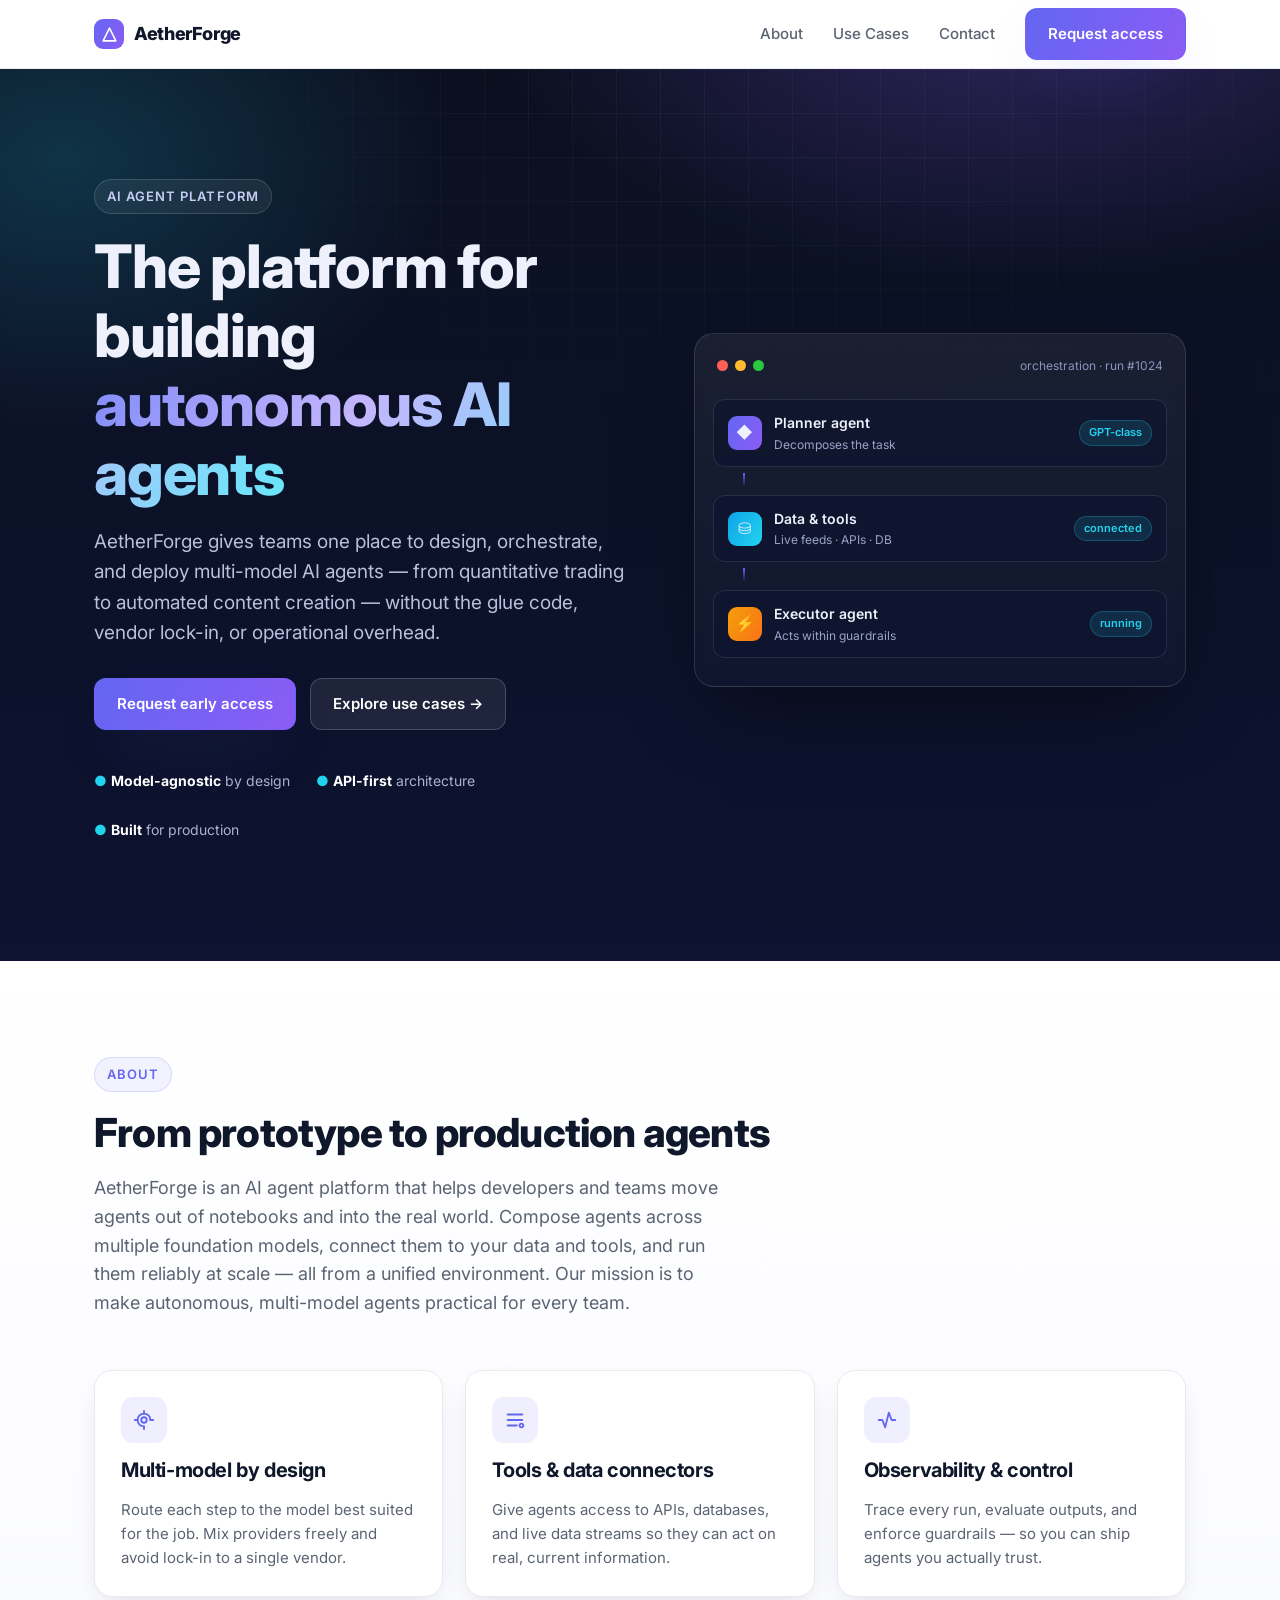
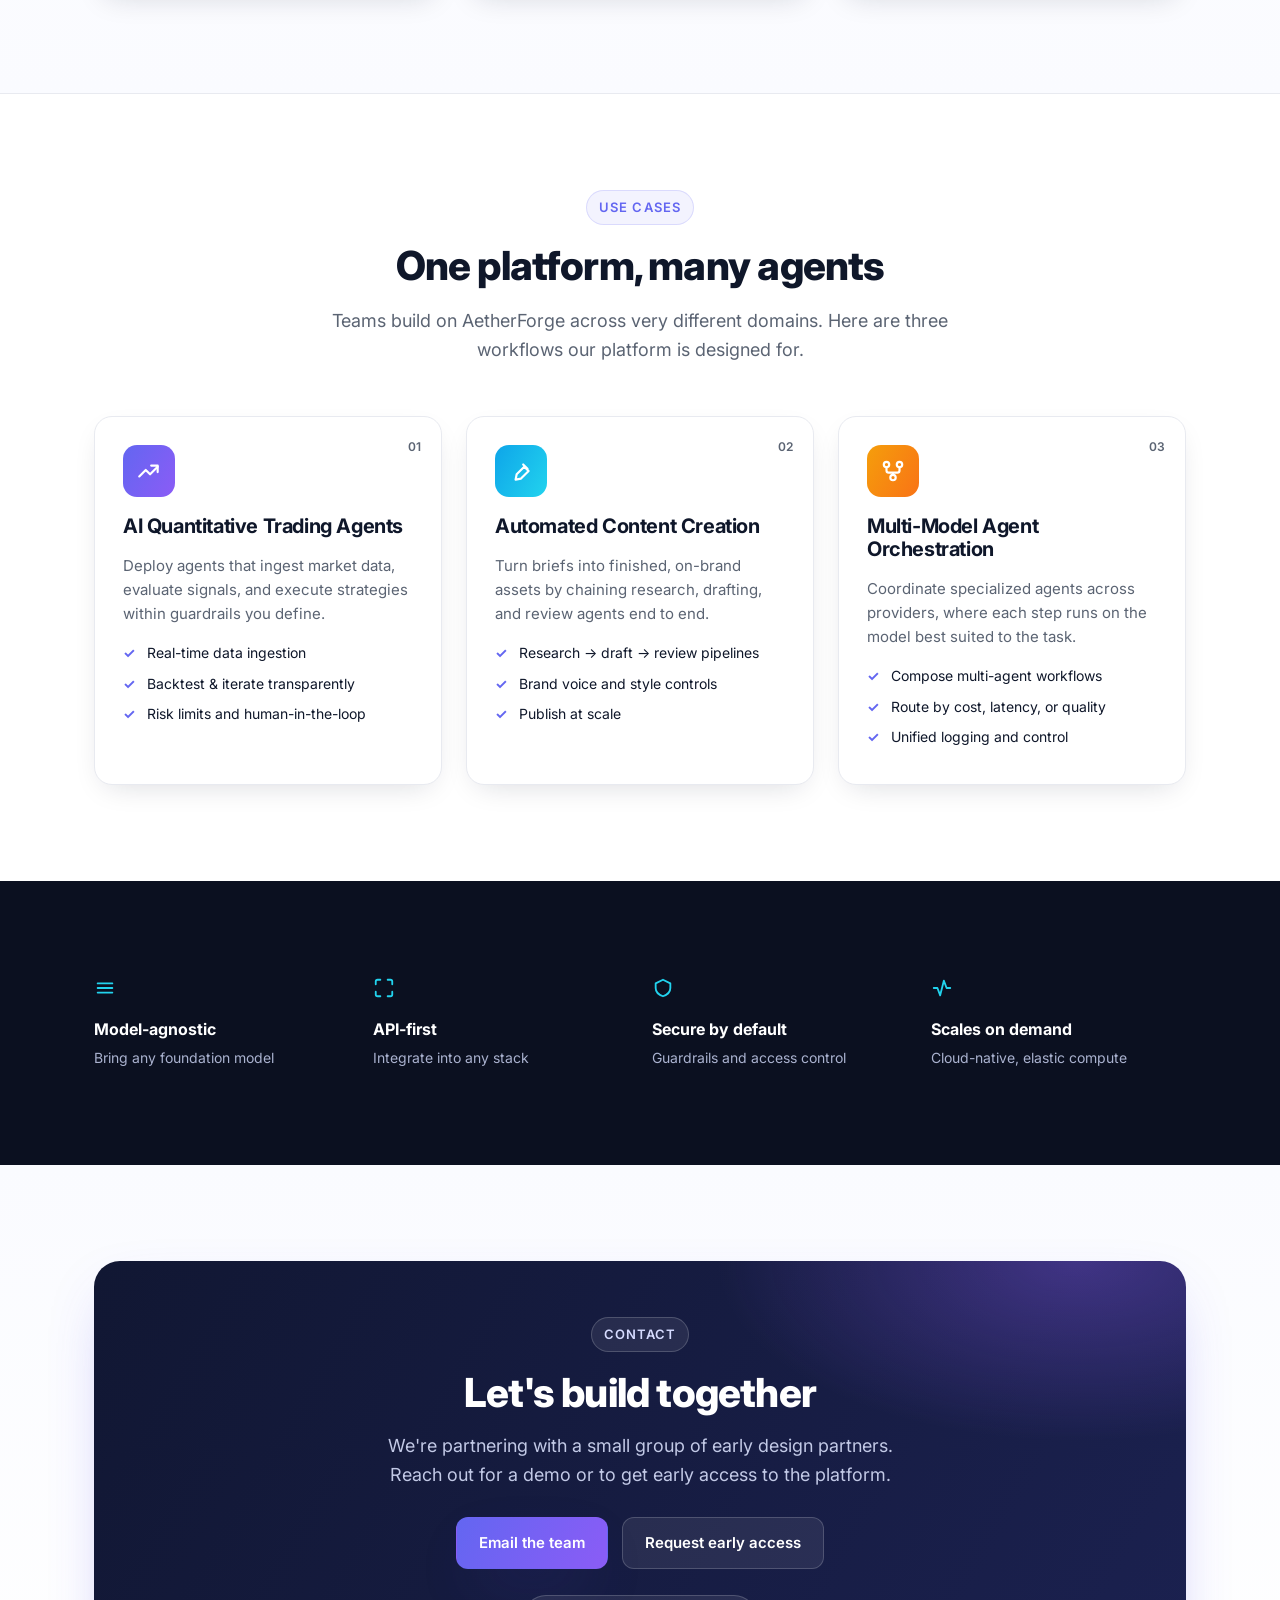
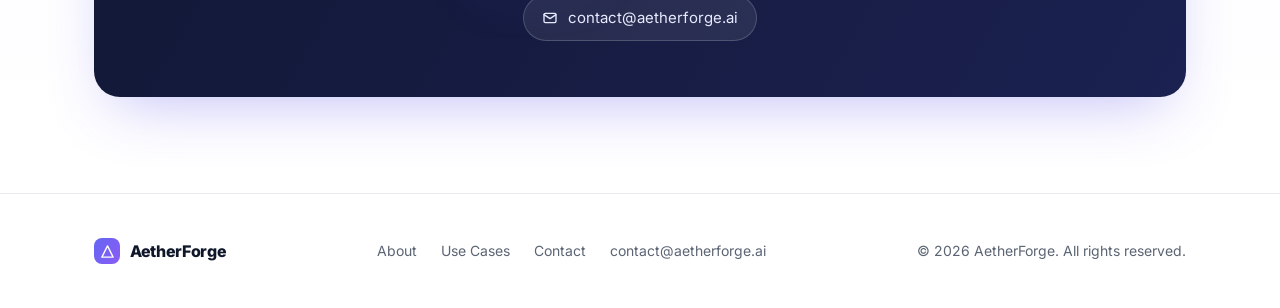
==== index.html @ b87f6e92 "Initial commit: AetherForge landing page Co-Authored-By: Claude Opus 4.8 <noreply@anthropic.com>" ====
<!DOCTYPE html>
<html lang="en">
<head>
  <meta charset="UTF-8" />
  <meta name="viewport" content="width=device-width, initial-scale=1.0" />
  <title>AetherForge — The platform for building autonomous AI agents</title>
  <meta name="description" content="AetherForge is an AI agent platform to design, orchestrate, and deploy multi-model AI agents — from quantitative trading to automated content creation." />
  <meta name="theme-color" content="#0b1020" />

  <!-- Open Graph -->
  <meta property="og:title" content="AetherForge — Build autonomous AI agents" />
  <meta property="og:description" content="Design, orchestrate, and deploy multi-model AI agents in one platform." />
  <meta property="og:type" content="website" />

  <!-- Inline SVG favicon: no external request, no 404 -->
  <link rel="icon" href="data:image/svg+xml,%3Csvg xmlns='http://www.w3.org/2000/svg' viewBox='0 0 32 32'%3E%3Cdefs%3E%3ClinearGradient id='g' x1='0' y1='0' x2='1' y2='1'%3E%3Cstop offset='0' stop-color='%236366f1'/%3E%3Cstop offset='1' stop-color='%238b5cf6'/%3E%3C/linearGradient%3E%3C/defs%3E%3Crect width='32' height='32' rx='8' fill='url(%23g)'/%3E%3Cpath d='M16 6 L25 24 H7 Z' fill='none' stroke='white' stroke-width='2.4' stroke-linejoin='round'/%3E%3C/svg%3E" />

  <link rel="preconnect" href="https://fonts.googleapis.com" />
  <link rel="preconnect" href="https://fonts.gstatic.com" crossorigin />
  <link href="https://fonts.googleapis.com/css2?family=Inter:wght@400;500;600;700;800&display=swap" rel="stylesheet" />

  <style>
    :root {
      --bg: #ffffff;
      --bg-dark: #0b1020;
      --ink: #0f172a;
      --muted: #5b6473;
      --line: #e8eaf0;
      --brand: #6366f1;
      --brand-2: #8b5cf6;
      --accent: #22d3ee;
      --card: #ffffff;
      --radius: 18px;
      --maxw: 1140px;
      --shadow: 0 10px 30px -12px rgba(15, 23, 42, 0.18);
      --shadow-lg: 0 24px 60px -20px rgba(79, 70, 229, 0.35);
    }

    * { box-sizing: border-box; }
    html { scroll-behavior: smooth; }
    body {
      margin: 0;
      font-family: "Inter", -apple-system, BlinkMacSystemFont, "Segoe UI", Roboto, Helvetica, Arial, sans-serif;
      color: var(--ink);
      background: var(--bg);
      line-height: 1.6;
      -webkit-font-smoothing: antialiased;
    }
    a { color: inherit; text-decoration: none; }
    img { max-width: 100%; display: block; }
    .container { width: 100%; max-width: var(--maxw); margin: 0 auto; padding: 0 24px; }
    section { padding: 96px 0; }
    .eyebrow {
      display: inline-block;
      font-size: 13px;
      font-weight: 600;
      letter-spacing: 0.08em;
      text-transform: uppercase;
      color: var(--brand);
      background: rgba(99, 102, 241, 0.08);
      border: 1px solid rgba(99, 102, 241, 0.18);
      padding: 6px 12px;
      border-radius: 999px;
      margin-bottom: 18px;
    }
    h1, h2, h3 { line-height: 1.15; letter-spacing: -0.02em; margin: 0 0 16px; }
    h2 { font-size: clamp(28px, 4vw, 40px); font-weight: 800; }
    h3 { font-size: 20px; font-weight: 700; }
    p.lead { font-size: 18px; color: var(--muted); max-width: 640px; }
    .grad-text {
      background: linear-gradient(120deg, #818cf8, #c4b5fd 45%, #67e8f9);
      -webkit-background-clip: text;
      background-clip: text;
      color: transparent;
    }

    /* Buttons */
    .btn {
      display: inline-flex; align-items: center; gap: 8px;
      font-weight: 600; font-size: 15px;
      padding: 13px 22px; border-radius: 12px;
      border: 1px solid transparent; cursor: pointer;
      transition: transform .15s ease, box-shadow .15s ease, background .15s ease, border-color .15s ease;
      white-space: nowrap;
    }
    .btn-primary {
      color: #fff;
      background: linear-gradient(120deg, var(--brand), var(--brand-2));
      box-shadow: var(--shadow-lg);
    }
    .btn-primary:hover { transform: translateY(-2px); }
    .btn-ghost {
      color: var(--ink);
      background: #fff;
      border-color: var(--line);
    }
    .btn-ghost:hover { border-color: #cbd2e0; transform: translateY(-2px); }
    .btn-on-dark { color: #fff; background: rgba(255,255,255,0.08); border-color: rgba(255,255,255,0.18); }
    .btn-on-dark:hover { background: rgba(255,255,255,0.14); transform: translateY(-2px); }

    /* Nav */
    header.nav {
      position: sticky; top: 0; z-index: 50;
      background: rgba(255, 255, 255, 0.8);
      backdrop-filter: saturate(180%) blur(12px);
      -webkit-backdrop-filter: saturate(180%) blur(12px);
      border-bottom: 1px solid var(--line);
    }
    .nav-inner { display: flex; align-items: center; justify-content: space-between; height: 68px; }
    .brand { display: flex; align-items: center; gap: 10px; font-weight: 800; font-size: 18px; letter-spacing: -0.02em; }
    .brand .mark {
      width: 30px; height: 30px; border-radius: 9px;
      background: linear-gradient(120deg, var(--brand), var(--brand-2));
      display: grid; place-items: center; box-shadow: var(--shadow-lg);
    }
    .brand .mark svg { width: 17px; height: 17px; }
    .nav-links { display: flex; align-items: center; gap: 30px; }
    .nav-links a.link { color: var(--muted); font-weight: 500; font-size: 15px; }
    .nav-links a.link:hover { color: var(--ink); }
    .nav-toggle { display: none; background: none; border: 0; cursor: pointer; padding: 8px; }
    .nav-toggle span { display: block; width: 22px; height: 2px; background: var(--ink); margin: 4px 0; border-radius: 2px; }

    /* Hero */
    .hero {
      position: relative; overflow: hidden;
      background:
        radial-gradient(900px 500px at 80% -10%, rgba(139, 92, 246, 0.30), transparent 60%),
        radial-gradient(700px 500px at 5% 10%, rgba(34, 211, 238, 0.18), transparent 55%),
        linear-gradient(180deg, #0b1020, #0d1330);
      color: #eef1fb;
      padding: 110px 0 120px;
    }
    .hero::after {
      content: ""; position: absolute; inset: 0; pointer-events: none;
      background-image:
        linear-gradient(rgba(255,255,255,0.04) 1px, transparent 1px),
        linear-gradient(90deg, rgba(255,255,255,0.04) 1px, transparent 1px);
      background-size: 44px 44px;
      mask-image: radial-gradient(800px 480px at 60% 0%, #000 30%, transparent 75%);
      -webkit-mask-image: radial-gradient(800px 480px at 60% 0%, #000 30%, transparent 75%);
    }
    .hero .container { position: relative; z-index: 1; display: grid; grid-template-columns: 1.05fr 0.95fr; gap: 56px; align-items: center; }
    .hero .eyebrow { color: #c7cdf7; background: rgba(255,255,255,0.06); border-color: rgba(255,255,255,0.14); }
    .hero h1 { font-size: clamp(36px, 5.2vw, 60px); font-weight: 800; }
    .hero p.lead { color: #b8c0db; font-size: 19px; max-width: 540px; }
    .hero-cta { display: flex; flex-wrap: wrap; gap: 14px; margin-top: 30px; }
    .hero-meta { display: flex; flex-wrap: wrap; gap: 26px; margin-top: 40px; color: #aab2cf; font-size: 14px; }
    .hero-meta b { color: #fff; font-weight: 700; }
    .hero-meta .dot { color: var(--accent); }

    /* Hero visual: faux orchestration panel (decorative) */
    .panel {
      background: linear-gradient(180deg, rgba(255,255,255,0.06), rgba(255,255,255,0.02));
      border: 1px solid rgba(255,255,255,0.12);
      border-radius: 20px; padding: 18px;
      box-shadow: 0 30px 80px -30px rgba(0,0,0,0.65);
      backdrop-filter: blur(6px);
    }
    .panel-bar { display: flex; align-items: center; gap: 7px; padding: 4px 4px 14px; }
    .panel-bar i { width: 11px; height: 11px; border-radius: 50%; background: #3a4570; display: block; }
    .panel-bar i:nth-child(1){ background:#ff5f57;} .panel-bar i:nth-child(2){ background:#febc2e;} .panel-bar i:nth-child(3){ background:#28c840;}
    .panel-bar span { margin-left: auto; font-size: 12px; color: #8b94bd; }
    .node {
      display: flex; align-items: center; gap: 12px;
      background: rgba(13, 19, 48, 0.55);
      border: 1px solid rgba(255,255,255,0.10);
      border-radius: 12px; padding: 12px 14px; margin: 10px 0;
    }
    .node .ic { width: 34px; height: 34px; border-radius: 9px; display: grid; place-items: center; flex: none; font-size: 16px; }
    .node .ic.a { background: linear-gradient(120deg,#6366f1,#8b5cf6); }
    .node .ic.b { background: linear-gradient(120deg,#0ea5e9,#22d3ee); }
    .node .ic.c { background: linear-gradient(120deg,#f59e0b,#f97316); }
    .node .t { font-size: 14px; font-weight: 600; color: #eef1fb; }
    .node .s { font-size: 12px; color: #9aa3c7; }
    .node .badge { margin-left: auto; font-size: 11px; font-weight: 600; color: #22d3ee; background: rgba(34,211,238,0.12); border: 1px solid rgba(34,211,238,0.25); padding: 3px 9px; border-radius: 999px; }
    .connector { height: 14px; width: 2px; background: linear-gradient(#6366f1, transparent); margin: -4px auto -2px 30px; }

    /* Generic section heading block */
    .section-head { max-width: 720px; margin-bottom: 52px; }
    .section-head.center { margin-left: auto; margin-right: auto; text-align: center; }

    /* About / feature highlights */
    .about { background: linear-gradient(180deg, #ffffff, #fafbff); border-bottom: 1px solid var(--line); }
    .grid-3 { display: grid; grid-template-columns: repeat(3, 1fr); gap: 22px; }
    .feature {
      background: var(--card); border: 1px solid var(--line); border-radius: var(--radius);
      padding: 26px; box-shadow: var(--shadow);
    }
    .feature .fic {
      width: 46px; height: 46px; border-radius: 12px; display: grid; place-items: center; margin-bottom: 16px;
      background: rgba(99,102,241,0.10); color: var(--brand);
    }
    .feature p { color: var(--muted); margin: 0; font-size: 15px; }

    /* Use cases */
    .cases .grid-3 { gap: 24px; }
    .case {
      position: relative; overflow: hidden;
      background: var(--card); border: 1px solid var(--line); border-radius: var(--radius);
      padding: 28px; box-shadow: var(--shadow);
      transition: transform .18s ease, box-shadow .18s ease, border-color .18s ease;
    }
    .case:hover { transform: translateY(-6px); box-shadow: var(--shadow-lg); border-color: rgba(99,102,241,0.35); }
    .case .tag { position: absolute; top: 20px; right: 20px; font-size: 12px; font-weight: 600; color: var(--muted); }
    .case .cic {
      width: 52px; height: 52px; border-radius: 14px; display: grid; place-items: center; margin-bottom: 18px; color: #fff;
    }
    .case.one .cic { background: linear-gradient(120deg,#6366f1,#8b5cf6); }
    .case.two .cic { background: linear-gradient(120deg,#0ea5e9,#22d3ee); }
    .case.three .cic { background: linear-gradient(120deg,#f59e0b,#f97316); }
    .case p { color: var(--muted); font-size: 15px; }
    .case ul { margin: 16px 0 0; padding: 0; list-style: none; }
    .case li { font-size: 14px; color: var(--ink); padding-left: 24px; position: relative; margin: 8px 0; }
    .case li::before { content: "✓"; position: absolute; left: 0; color: var(--brand); font-weight: 700; }

    /* Stats / built for production strip */
    .strip { background: #0b1020; color: #eef1fb; }
    .strip .grid-4 { display: grid; grid-template-columns: repeat(4, 1fr); gap: 24px; }
    .stat { text-align: left; }
    .stat .k { font-size: 16px; font-weight: 700; color: #fff; }
    .stat .v { font-size: 14px; color: #aab2cf; margin-top: 4px; }
    .stat .ic { color: var(--accent); margin-bottom: 10px; }

    /* Contact */
    .contact { background: linear-gradient(180deg, #fafbff, #ffffff); }
    .contact-card {
      position: relative; overflow: hidden;
      background:
        radial-gradient(600px 300px at 90% 0%, rgba(139,92,246,0.35), transparent 60%),
        linear-gradient(120deg, #111733, #1b2150);
      color: #fff; border-radius: 26px;
      padding: 56px; text-align: center;
      box-shadow: var(--shadow-lg);
    }
    .contact-card h2 { color: #fff; }
    .contact-card p { color: #c2c9e6; max-width: 560px; margin: 0 auto 28px; font-size: 18px; }
    .contact-actions { display: flex; gap: 14px; justify-content: center; flex-wrap: wrap; }
    .email-pill {
      display: inline-flex; align-items: center; gap: 10px; margin-top: 26px;
      font-size: 15px; color: #e7eafe;
      background: rgba(255,255,255,0.08); border: 1px solid rgba(255,255,255,0.18);
      padding: 10px 18px; border-radius: 999px;
    }

    /* Footer */
    footer.site {
      border-top: 1px solid var(--line); padding: 44px 0; background: #fff;
    }
    .foot { display: flex; align-items: center; justify-content: space-between; gap: 20px; flex-wrap: wrap; }
    .foot .muted { color: var(--muted); font-size: 14px; }
    .foot-links { display: flex; gap: 24px; }
    .foot-links a { color: var(--muted); font-size: 14px; }
    .foot-links a:hover { color: var(--ink); }

    /* Mobile */
    @media (max-width: 900px) {
      section { padding: 72px 0; }
      .hero { padding: 84px 0 90px; }
      .hero .container { grid-template-columns: 1fr; gap: 44px; }
      .hero-visual { order: 2; }
      .grid-3 { grid-template-columns: 1fr; }
      .strip .grid-4 { grid-template-columns: 1fr 1fr; }
      .nav-links {
        position: absolute; top: 68px; left: 0; right: 0;
        flex-direction: column; align-items: stretch; gap: 0;
        background: #fff; border-bottom: 1px solid var(--line);
        padding: 8px 24px 18px; display: none;
      }
      .nav-links.open { display: flex; }
      .nav-links a.link { padding: 12px 0; border-bottom: 1px solid var(--line); }
      .nav-links .btn { margin-top: 12px; justify-content: center; }
      .nav-toggle { display: block; }
      .contact-card { padding: 40px 24px; }
    }
    @media (max-width: 520px) {
      .strip .grid-4 { grid-template-columns: 1fr; }
      .hero-meta { gap: 16px; }
    }
  </style>
</head>
<body>

  <!-- NAV -->
  <header class="nav">
    <div class="container nav-inner">
      <a class="brand" href="#top" aria-label="AetherForge home">
        <span class="mark" aria-hidden="true">
          <svg viewBox="0 0 24 24" fill="none"><path d="M12 3 L21 21 H3 Z" stroke="white" stroke-width="2.2" stroke-linejoin="round"/></svg>
        </span>
        AetherForge
      </a>
      <nav class="nav-links" id="navLinks">
        <a class="link" href="#about">About</a>
        <a class="link" href="#use-cases">Use Cases</a>
        <a class="link" href="#contact">Contact</a>
        <a class="btn btn-primary" href="mailto:contact@aetherforge.ai">Request access</a>
      </nav>
      <button class="nav-toggle" id="navToggle" aria-label="Toggle menu" aria-expanded="false">
        <span></span><span></span><span></span>
      </button>
    </div>
  </header>

  <main id="top">

    <!-- HERO -->
    <section class="hero">
      <div class="container">
        <div class="hero-copy">
          <span class="eyebrow">AI Agent Platform</span>
          <h1>The platform for building <span class="grad-text">autonomous AI agents</span></h1>
          <p class="lead">
            AetherForge gives teams one place to design, orchestrate, and deploy
            multi-model AI agents — from quantitative trading to automated content
            creation — without the glue code, vendor lock-in, or operational overhead.
          </p>
          <div class="hero-cta">
            <a class="btn btn-primary" href="mailto:contact@aetherforge.ai">Request early access</a>
            <a class="btn btn-on-dark" href="#use-cases">Explore use cases →</a>
          </div>
          <div class="hero-meta">
            <span><span class="dot">●</span> <b>Model-agnostic</b> by design</span>
            <span><span class="dot">●</span> <b>API-first</b> architecture</span>
            <span><span class="dot">●</span> <b>Built</b> for production</span>
          </div>
        </div>

        <!-- Decorative product visual -->
        <div class="hero-visual">
          <div class="panel" role="img" aria-label="Illustration of an agent orchestration workflow">
            <div class="panel-bar"><i></i><i></i><i></i><span>orchestration · run #1024</span></div>
            <div class="node">
              <div class="ic a" aria-hidden="true">◆</div>
              <div><div class="t">Planner agent</div><div class="s">Decomposes the task</div></div>
              <span class="badge">GPT-class</span>
            </div>
            <div class="connector"></div>
            <div class="node">
              <div class="ic b" aria-hidden="true">⛁</div>
              <div><div class="t">Data &amp; tools</div><div class="s">Live feeds · APIs · DB</div></div>
              <span class="badge">connected</span>
            </div>
            <div class="connector"></div>
            <div class="node">
              <div class="ic c" aria-hidden="true">⚡</div>
              <div><div class="t">Executor agent</div><div class="s">Acts within guardrails</div></div>
              <span class="badge">running</span>
            </div>
          </div>
        </div>
      </div>
    </section>

    <!-- ABOUT -->
    <section class="about" id="about">
      <div class="container">
        <div class="section-head">
          <span class="eyebrow">About</span>
          <h2>From prototype to production agents</h2>
          <p class="lead">
            AetherForge is an AI agent platform that helps developers and teams move
            agents out of notebooks and into the real world. Compose agents across
            multiple foundation models, connect them to your data and tools, and run
            them reliably at scale — all from a unified environment. Our mission is to
            make autonomous, multi-model agents practical for every team.
          </p>
        </div>
        <div class="grid-3">
          <div class="feature">
            <div class="fic" aria-hidden="true">
              <svg width="22" height="22" viewBox="0 0 24 24" fill="none" stroke="currentColor" stroke-width="2" stroke-linecap="round" stroke-linejoin="round"><circle cx="12" cy="12" r="3"/><path d="M19 12a7 7 0 1 0-7 7"/><path d="M12 2v3M12 19v3M2 12h3M19 12h3"/></svg>
            </div>
            <h3>Multi-model by design</h3>
            <p>Route each step to the model best suited for the job. Mix providers freely and avoid lock-in to a single vendor.</p>
          </div>
          <div class="feature">
            <div class="fic" aria-hidden="true">
              <svg width="22" height="22" viewBox="0 0 24 24" fill="none" stroke="currentColor" stroke-width="2" stroke-linecap="round" stroke-linejoin="round"><path d="M4 6h16M4 12h16M4 18h10"/><circle cx="19" cy="18" r="2"/></svg>
            </div>
            <h3>Tools &amp; data connectors</h3>
            <p>Give agents access to APIs, databases, and live data streams so they can act on real, current information.</p>
          </div>
          <div class="feature">
            <div class="fic" aria-hidden="true">
              <svg width="22" height="22" viewBox="0 0 24 24" fill="none" stroke="currentColor" stroke-width="2" stroke-linecap="round" stroke-linejoin="round"><path d="M3 12h4l3 8 4-16 3 8h4"/></svg>
            </div>
            <h3>Observability &amp; control</h3>
            <p>Trace every run, evaluate outputs, and enforce guardrails — so you can ship agents you actually trust.</p>
          </div>
        </div>
      </div>
    </section>

    <!-- USE CASES -->
    <section class="cases" id="use-cases">
      <div class="container">
        <div class="section-head center">
          <span class="eyebrow">Use Cases</span>
          <h2>One platform, many agents</h2>
          <p class="lead" style="margin-left:auto;margin-right:auto;">
            Teams build on AetherForge across very different domains. Here are three
            workflows our platform is designed for.
          </p>
        </div>
        <div class="grid-3">
          <!-- 1 -->
          <article class="case one">
            <span class="tag">01</span>
            <div class="cic" aria-hidden="true">
              <svg width="26" height="26" viewBox="0 0 24 24" fill="none" stroke="currentColor" stroke-width="2" stroke-linecap="round" stroke-linejoin="round"><path d="M3 17l6-6 4 4 7-7"/><path d="M14 7h6v6"/></svg>
            </div>
            <h3>AI Quantitative Trading Agents</h3>
            <p>Deploy agents that ingest market data, evaluate signals, and execute strategies within guardrails you define.</p>
            <ul>
              <li>Real-time data ingestion</li>
              <li>Backtest &amp; iterate transparently</li>
              <li>Risk limits and human-in-the-loop</li>
            </ul>
          </article>
          <!-- 2 -->
          <article class="case two">
            <span class="tag">02</span>
            <div class="cic" aria-hidden="true">
              <svg width="26" height="26" viewBox="0 0 24 24" fill="none" stroke="currentColor" stroke-width="2" stroke-linecap="round" stroke-linejoin="round"><path d="M12 19l7-7-4-4-7 7-1 5z"/><path d="M14 6l4 4"/></svg>
            </div>
            <h3>Automated Content Creation</h3>
            <p>Turn briefs into finished, on-brand assets by chaining research, drafting, and review agents end to end.</p>
            <ul>
              <li>Research → draft → review pipelines</li>
              <li>Brand voice and style controls</li>
              <li>Publish at scale</li>
            </ul>
          </article>
          <!-- 3 -->
          <article class="case three">
            <span class="tag">03</span>
            <div class="cic" aria-hidden="true">
              <svg width="26" height="26" viewBox="0 0 24 24" fill="none" stroke="currentColor" stroke-width="2" stroke-linecap="round" stroke-linejoin="round"><circle cx="6" cy="6" r="2.5"/><circle cx="18" cy="6" r="2.5"/><circle cx="12" cy="18" r="2.5"/><path d="M6 8.5v3a2 2 0 0 0 2 2h8a2 2 0 0 0 2-2v-3M12 13.5v2"/></svg>
            </div>
            <h3>Multi-Model Agent Orchestration</h3>
            <p>Coordinate specialized agents across providers, where each step runs on the model best suited to the task.</p>
            <ul>
              <li>Compose multi-agent workflows</li>
              <li>Route by cost, latency, or quality</li>
              <li>Unified logging and control</li>
            </ul>
          </article>
        </div>
      </div>
    </section>

    <!-- BUILT FOR PRODUCTION STRIP -->
    <section class="strip">
      <div class="container">
        <div class="grid-4">
          <div class="stat">
            <div class="ic" aria-hidden="true"><svg width="22" height="22" viewBox="0 0 24 24" fill="none" stroke="currentColor" stroke-width="2" stroke-linecap="round" stroke-linejoin="round"><path d="M4 7h16M4 12h16M4 17h16"/></svg></div>
            <div class="k">Model-agnostic</div>
            <div class="v">Bring any foundation model</div>
          </div>
          <div class="stat">
            <div class="ic" aria-hidden="true"><svg width="22" height="22" viewBox="0 0 24 24" fill="none" stroke="currentColor" stroke-width="2" stroke-linecap="round" stroke-linejoin="round"><path d="M8 3H5a2 2 0 0 0-2 2v3M16 3h3a2 2 0 0 1 2 2v3M8 21H5a2 2 0 0 1-2-2v-3M16 21h3a2 2 0 0 0 2-2v-3"/></svg></div>
            <div class="k">API-first</div>
            <div class="v">Integrate into any stack</div>
          </div>
          <div class="stat">
            <div class="ic" aria-hidden="true"><svg width="22" height="22" viewBox="0 0 24 24" fill="none" stroke="currentColor" stroke-width="2" stroke-linecap="round" stroke-linejoin="round"><path d="M12 3l8 4v5c0 5-3.5 7.5-8 9-4.5-1.5-8-4-8-9V7z"/></svg></div>
            <div class="k">Secure by default</div>
            <div class="v">Guardrails and access control</div>
          </div>
          <div class="stat">
            <div class="ic" aria-hidden="true"><svg width="22" height="22" viewBox="0 0 24 24" fill="none" stroke="currentColor" stroke-width="2" stroke-linecap="round" stroke-linejoin="round"><path d="M3 12h4l3 8 4-16 3 8h4"/></svg></div>
            <div class="k">Scales on demand</div>
            <div class="v">Cloud-native, elastic compute</div>
          </div>
        </div>
      </div>
    </section>

    <!-- CONTACT -->
    <section class="contact" id="contact">
      <div class="container">
        <div class="contact-card">
          <span class="eyebrow" style="color:#d6dbff;background:rgba(255,255,255,0.08);border-color:rgba(255,255,255,0.18);">Contact</span>
          <h2>Let's build together</h2>
          <p>
            We're partnering with a small group of early design partners. Reach out
            for a demo or to get early access to the platform.
          </p>
          <div class="contact-actions">
            <a class="btn btn-primary" href="mailto:contact@aetherforge.ai">Email the team</a>
            <a class="btn btn-on-dark" href="mailto:contact@aetherforge.ai?subject=Early%20access%20request">Request early access</a>
          </div>
          <div>
            <span class="email-pill" aria-label="Contact email">
              <svg width="16" height="16" viewBox="0 0 24 24" fill="none" stroke="currentColor" stroke-width="2" stroke-linecap="round" stroke-linejoin="round"><rect x="3" y="5" width="18" height="14" rx="2"/><path d="m3 7 9 6 9-6"/></svg>
              contact@aetherforge.ai
            </span>
          </div>
        </div>
      </div>
    </section>
  </main>

  <!-- FOOTER -->
  <footer class="site">
    <div class="container foot">
      <div class="brand" style="font-size:16px;">
        <span class="mark" aria-hidden="true" style="width:26px;height:26px;border-radius:8px;">
          <svg viewBox="0 0 24 24" fill="none" style="width:15px;height:15px;"><path d="M12 3 L21 21 H3 Z" stroke="white" stroke-width="2.2" stroke-linejoin="round"/></svg>
        </span>
        AetherForge
      </div>
      <div class="foot-links">
        <a href="#about">About</a>
        <a href="#use-cases">Use Cases</a>
        <a href="#contact">Contact</a>
        <a href="mailto:contact@aetherforge.ai">contact@aetherforge.ai</a>
      </div>
      <div class="muted">© <span id="year">2026</span> AetherForge. All rights reserved.</div>
    </div>
  </footer>

  <script>
    // Mobile nav toggle
    (function () {
      var toggle = document.getElementById('navToggle');
      var links = document.getElementById('navLinks');
      toggle.addEventListener('click', function () {
        var open = links.classList.toggle('open');
        toggle.setAttribute('aria-expanded', open ? 'true' : 'false');
      });
      links.addEventListener('click', function (e) {
        if (e.target.tagName === 'A') links.classList.remove('open');
      });
      // Current year
      document.getElementById('year').textContent = new Date().getFullYear();
    })();
  </script>
</body>
</html>
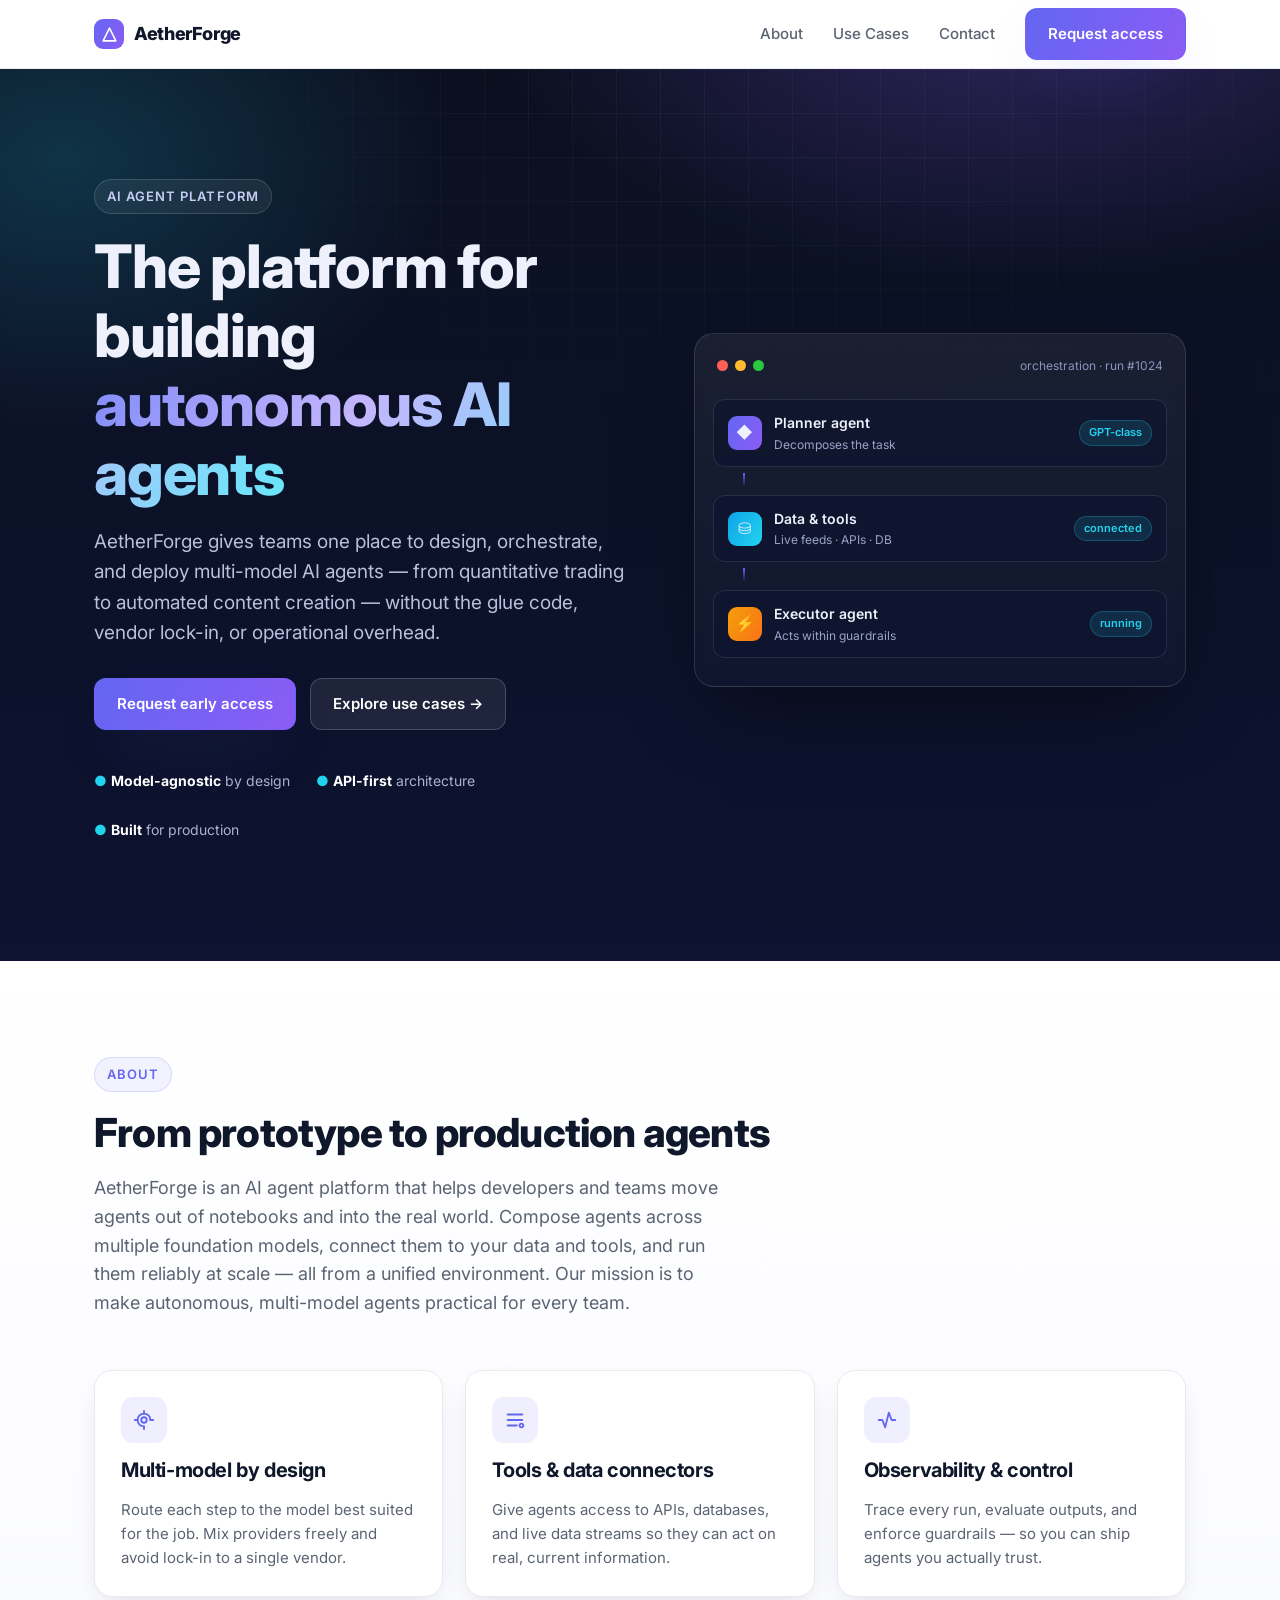
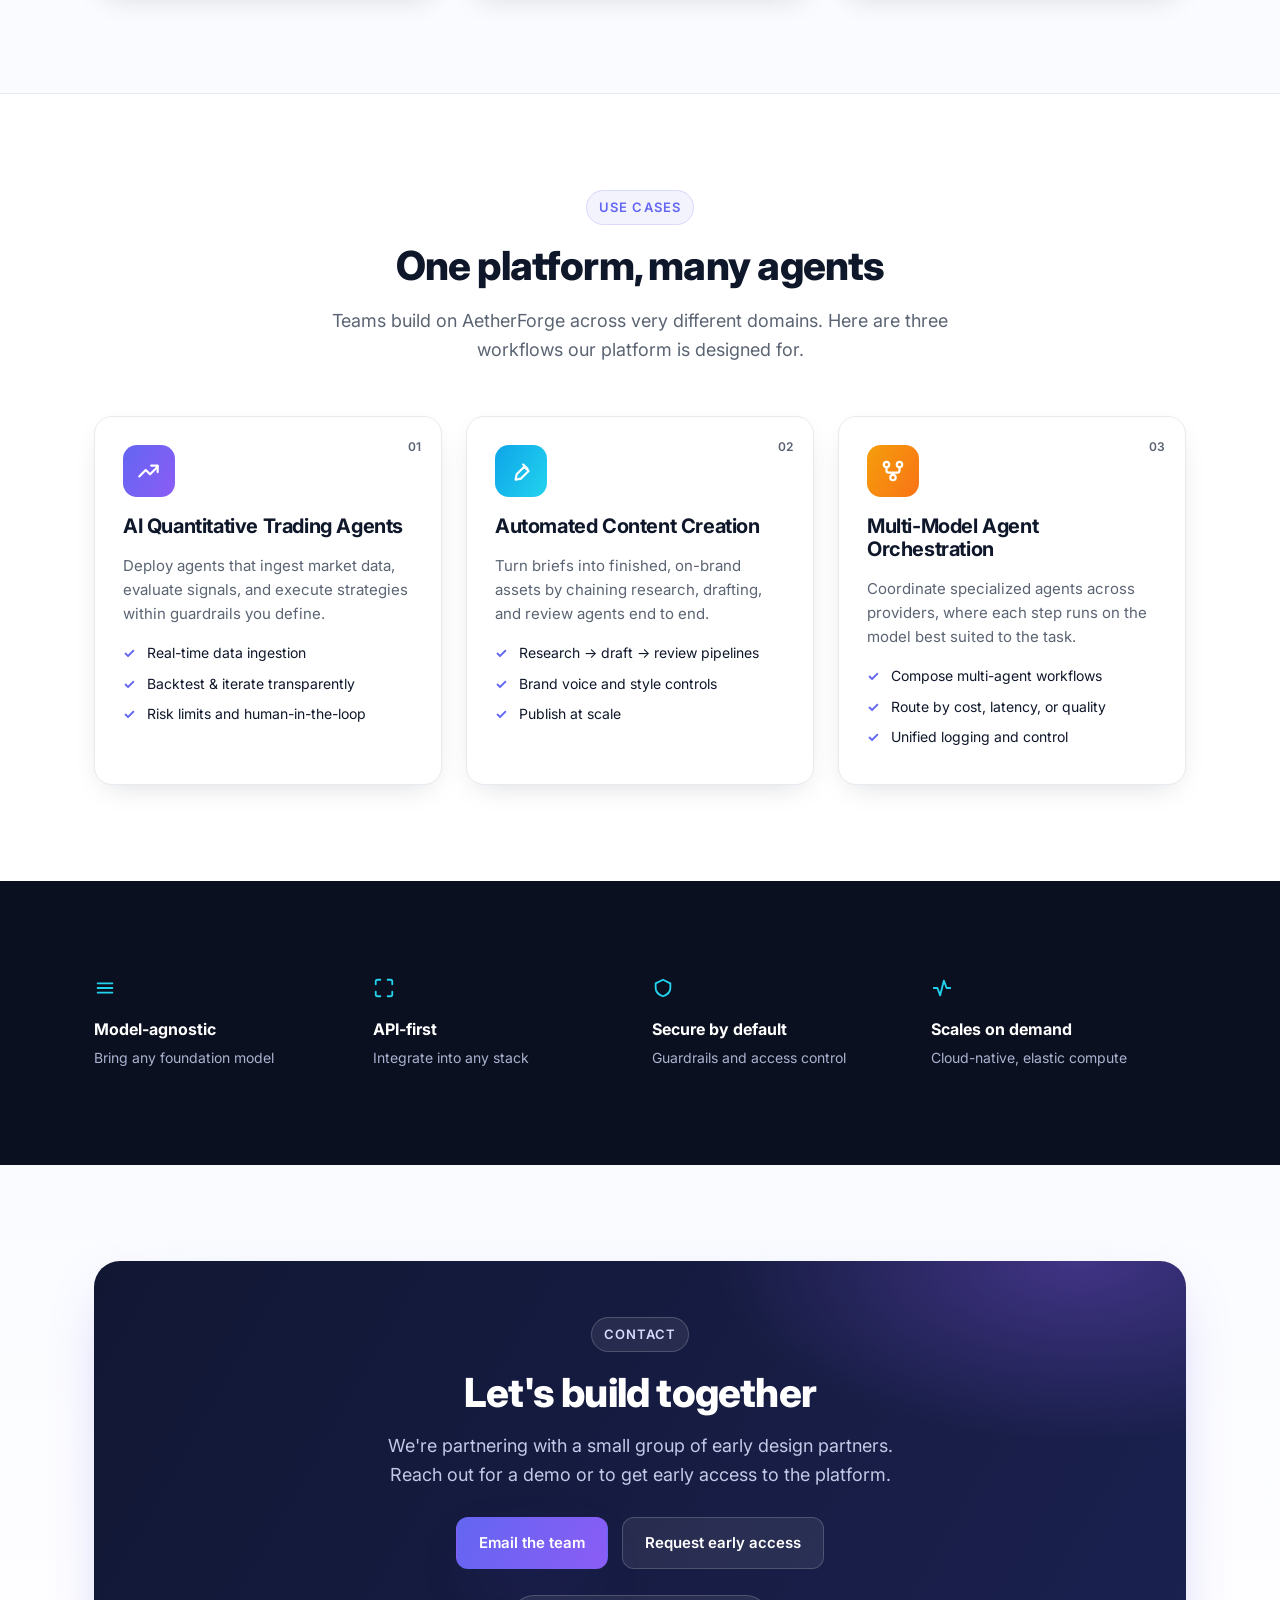
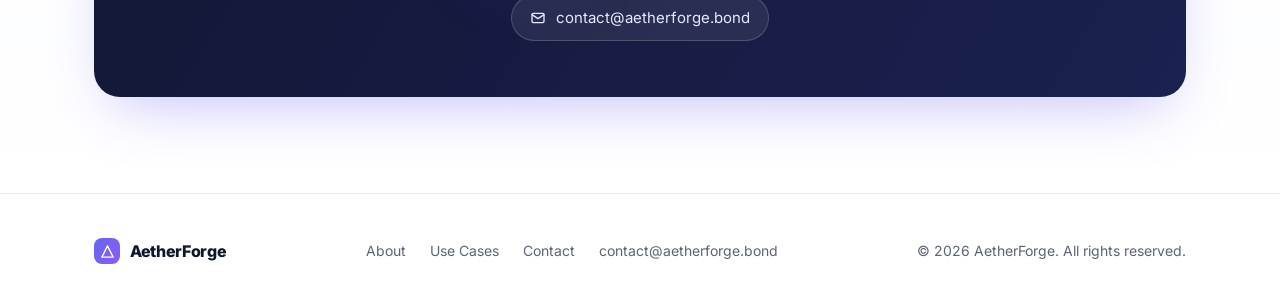
==== commit 626af5be: "Update contact email to contact@aetherforge.bond Co-Authored-By: Claude Opus 4.8 <noreply@anthropic." ====
--- a/index.html
+++ b/index.html
@@ -293,7 +293,7 @@
         <a class="link" href="#about">About</a>
         <a class="link" href="#use-cases">Use Cases</a>
         <a class="link" href="#contact">Contact</a>
-        <a class="btn btn-primary" href="mailto:contact@aetherforge.ai">Request access</a>
+        <a class="btn btn-primary" href="mailto:contact@aetherforge.bond">Request access</a>
       </nav>
       <button class="nav-toggle" id="navToggle" aria-label="Toggle menu" aria-expanded="false">
         <span></span><span></span><span></span>
@@ -315,7 +315,7 @@
             creation — without the glue code, vendor lock-in, or operational overhead.
           </p>
           <div class="hero-cta">
-            <a class="btn btn-primary" href="mailto:contact@aetherforge.ai">Request early access</a>
+            <a class="btn btn-primary" href="mailto:contact@aetherforge.bond">Request early access</a>
             <a class="btn btn-on-dark" href="#use-cases">Explore use cases →</a>
           </div>
           <div class="hero-meta">
@@ -488,13 +488,13 @@
             for a demo or to get early access to the platform.
           </p>
           <div class="contact-actions">
-            <a class="btn btn-primary" href="mailto:contact@aetherforge.ai">Email the team</a>
-            <a class="btn btn-on-dark" href="mailto:contact@aetherforge.ai?subject=Early%20access%20request">Request early access</a>
+            <a class="btn btn-primary" href="mailto:contact@aetherforge.bond">Email the team</a>
+            <a class="btn btn-on-dark" href="mailto:contact@aetherforge.bond?subject=Early%20access%20request">Request early access</a>
           </div>
           <div>
             <span class="email-pill" aria-label="Contact email">
               <svg width="16" height="16" viewBox="0 0 24 24" fill="none" stroke="currentColor" stroke-width="2" stroke-linecap="round" stroke-linejoin="round"><rect x="3" y="5" width="18" height="14" rx="2"/><path d="m3 7 9 6 9-6"/></svg>
-              contact@aetherforge.ai
+              contact@aetherforge.bond
             </span>
           </div>
         </div>
@@ -515,7 +515,7 @@
         <a href="#about">About</a>
         <a href="#use-cases">Use Cases</a>
         <a href="#contact">Contact</a>
-        <a href="mailto:contact@aetherforge.ai">contact@aetherforge.ai</a>
+        <a href="mailto:contact@aetherforge.bond">contact@aetherforge.bond</a>
       </div>
       <div class="muted">© <span id="year">2026</span> AetherForge. All rights reserved.</div>
     </div>
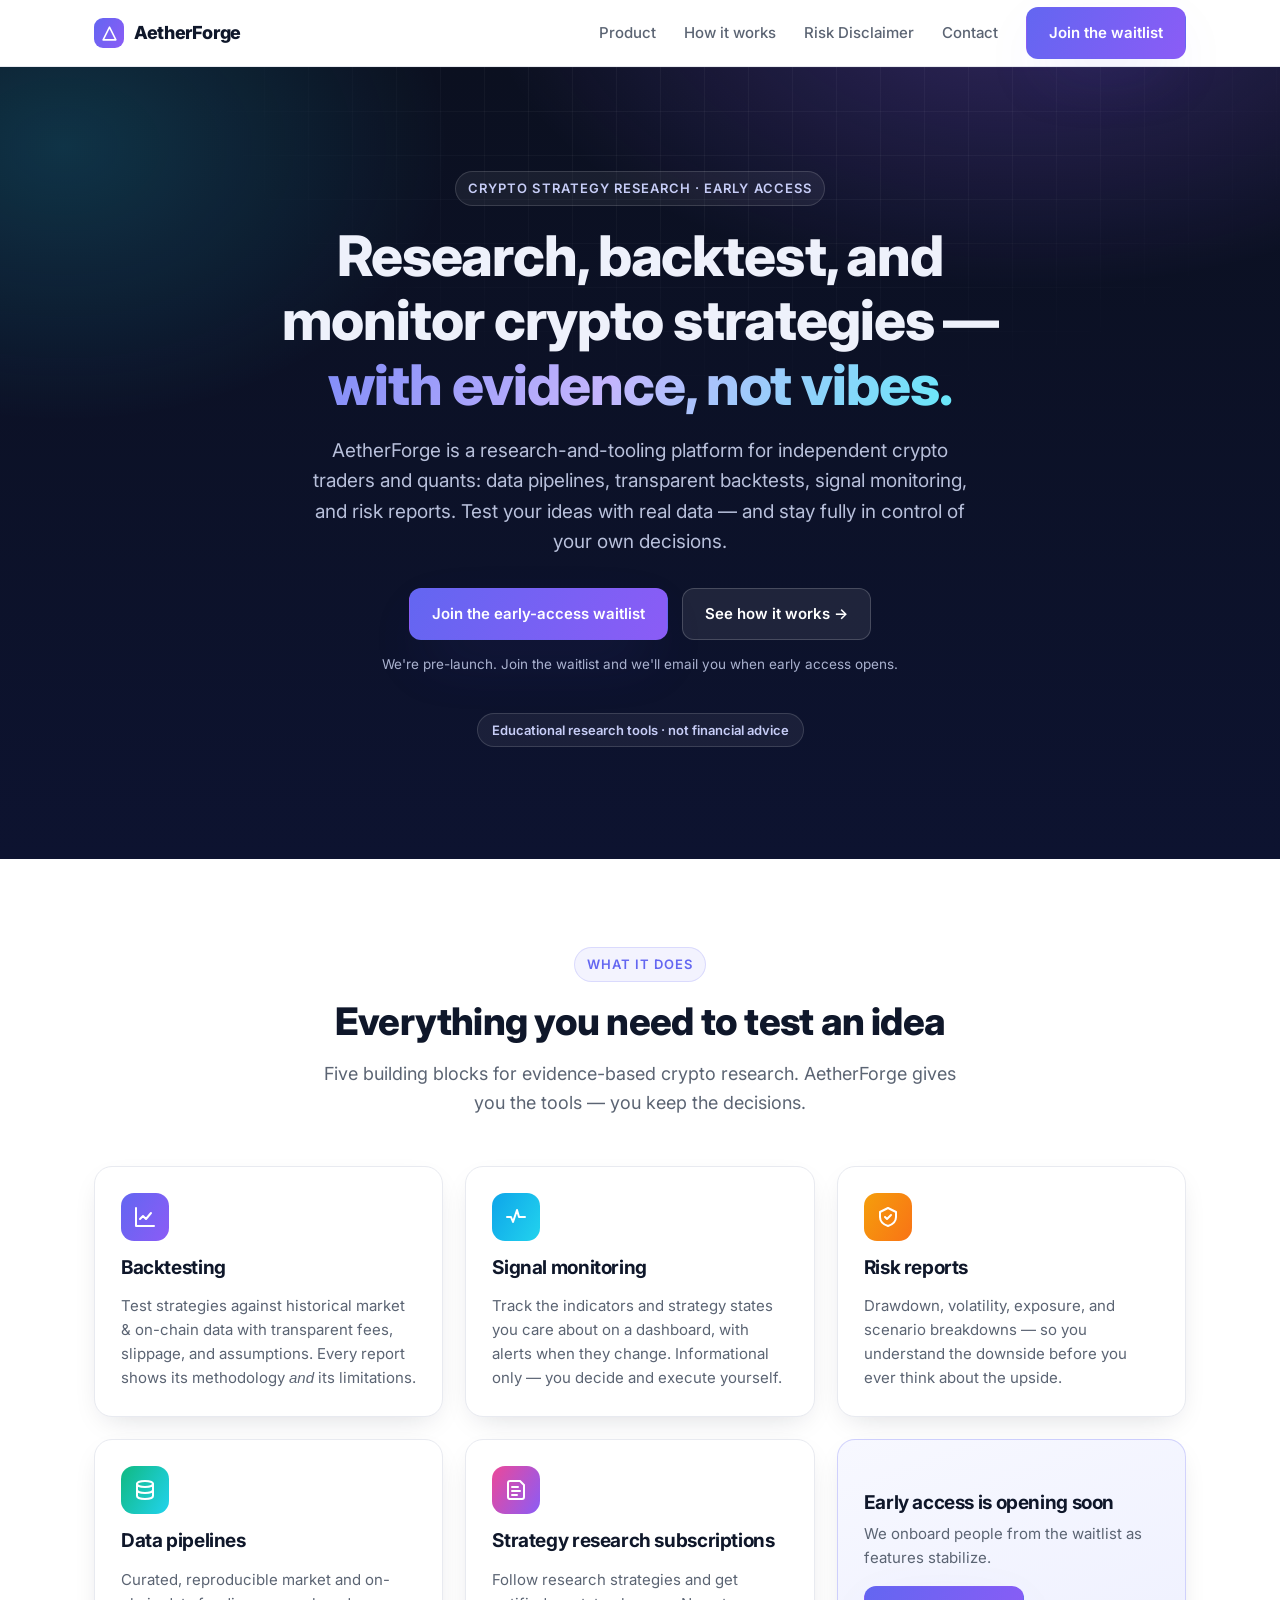
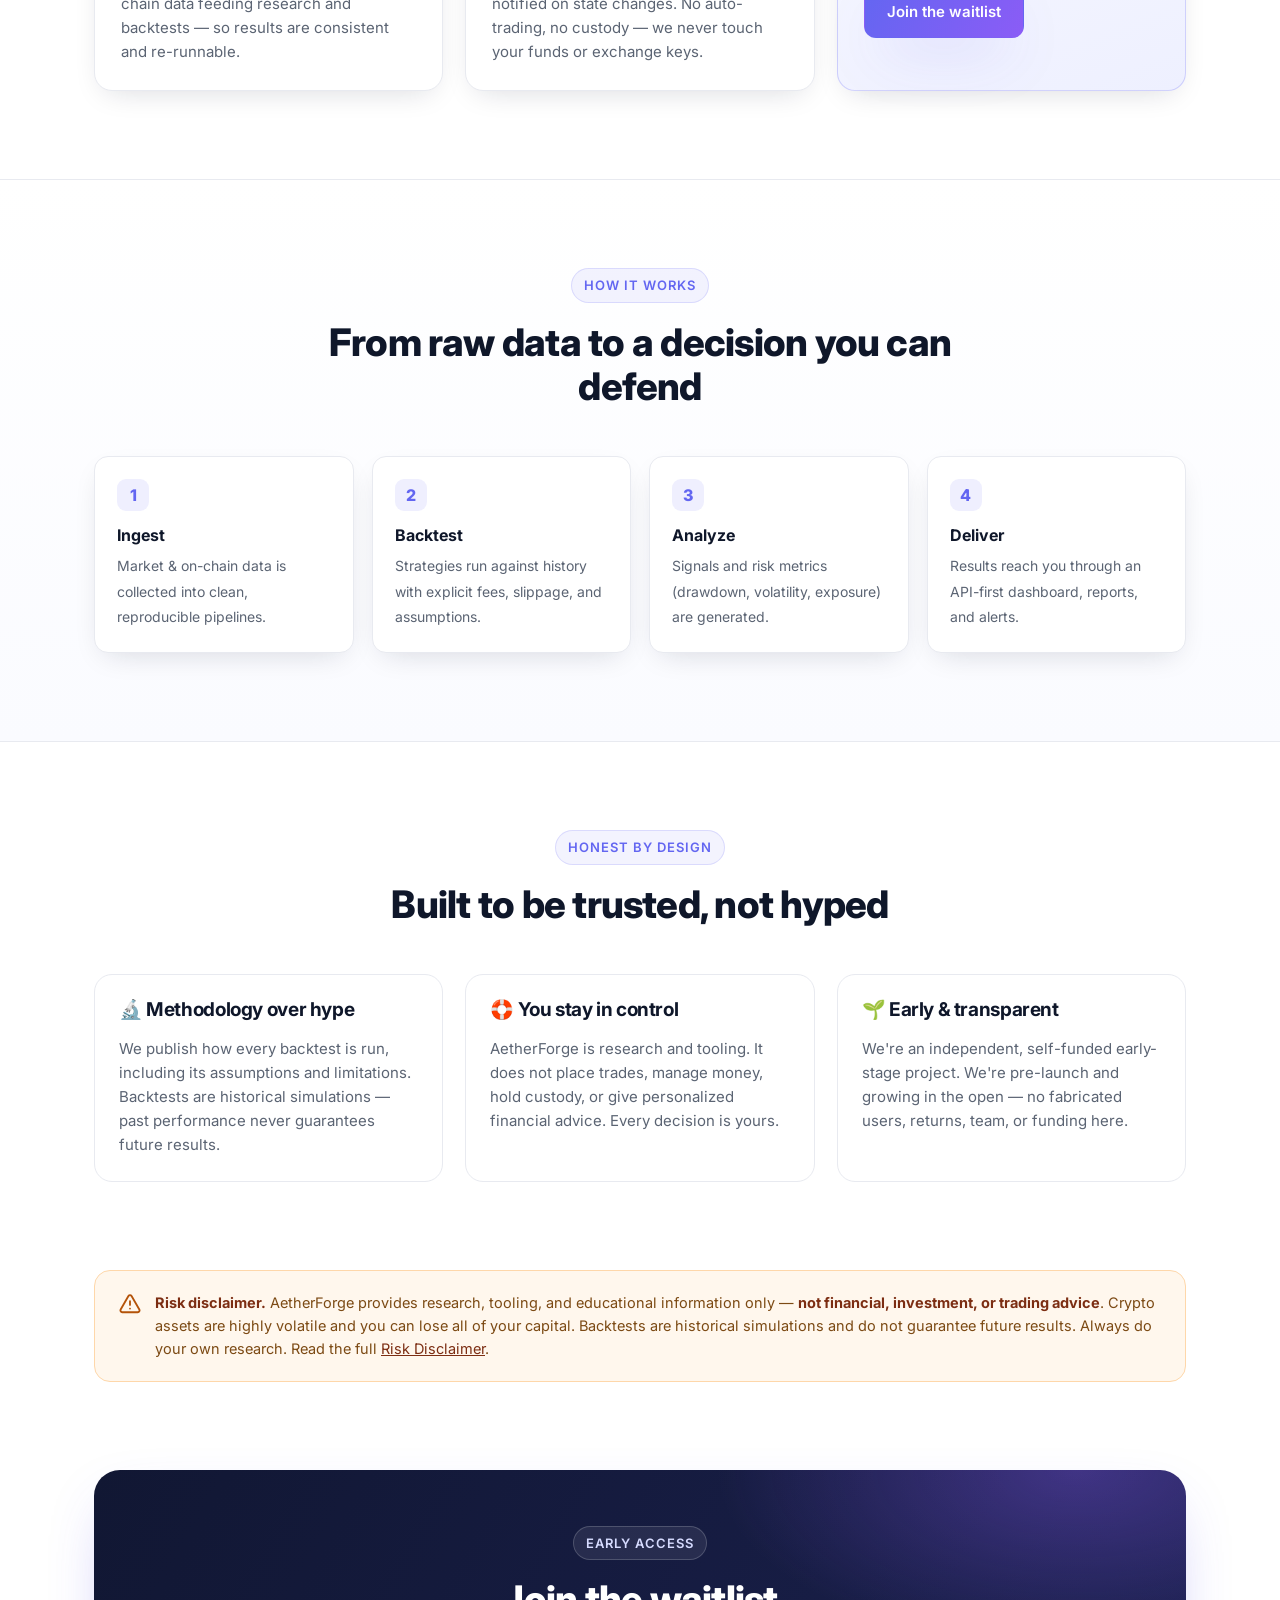
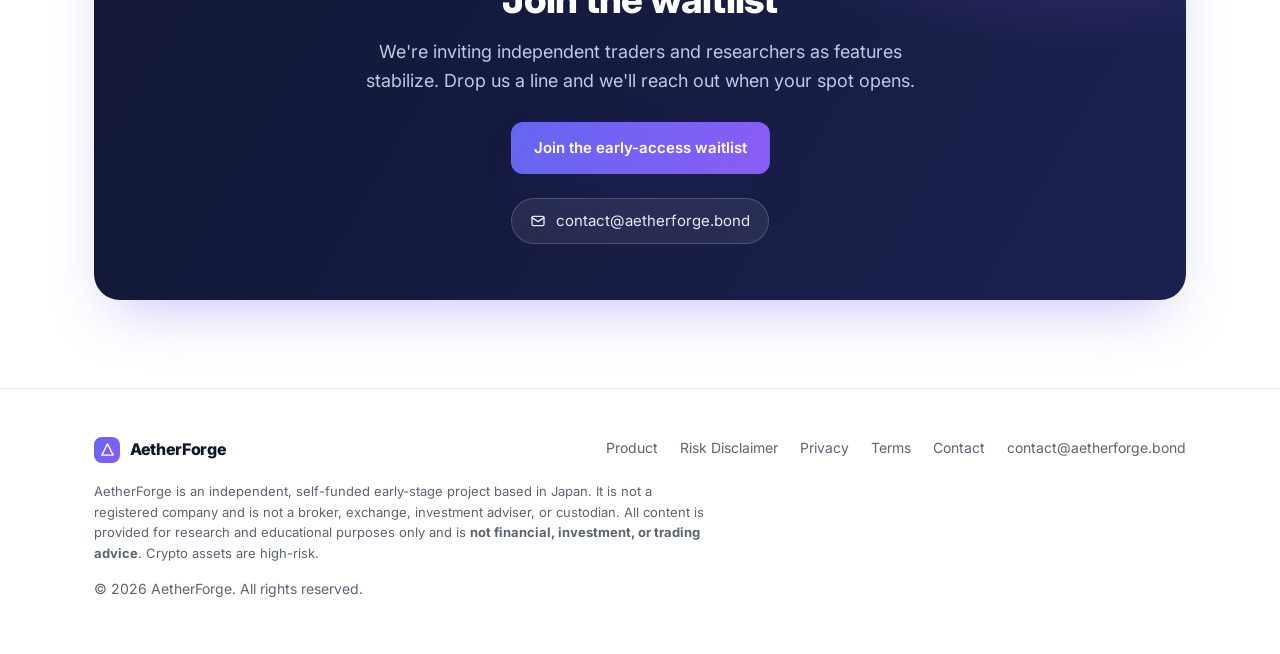
==== commit ed0ad2de: "Rebuild as crypto strategy research/tooling product; add Disclaimer, Privacy, Terms, Contact pages +" ====
--- a/index.html
+++ b/index.html
@@ -3,500 +3,156 @@
 <head>
   <meta charset="UTF-8" />
   <meta name="viewport" content="width=device-width, initial-scale=1.0" />
-  <title>AetherForge — The platform for building autonomous AI agents</title>
-  <meta name="description" content="AetherForge is an AI agent platform to design, orchestrate, and deploy multi-model AI agents — from quantitative trading to automated content creation." />
+  <title>AetherForge — Crypto strategy research & tooling</title>
+  <meta name="description" content="AetherForge is a research-and-tooling platform for independent crypto traders and quants: backtesting, signal monitoring, risk reports, data pipelines, and strategy research. Early access — join the waitlist." />
   <meta name="theme-color" content="#0b1020" />
-
-  <!-- Open Graph -->
-  <meta property="og:title" content="AetherForge — Build autonomous AI agents" />
-  <meta property="og:description" content="Design, orchestrate, and deploy multi-model AI agents in one platform." />
+  <meta property="og:title" content="AetherForge — Crypto strategy research & tooling" />
+  <meta property="og:description" content="Backtesting, signal monitoring, risk reports, and data pipelines for independent crypto traders. Research & educational tools — not financial advice." />
   <meta property="og:type" content="website" />
-
-  <!-- Inline SVG favicon: no external request, no 404 -->
   <link rel="icon" href="data:image/svg+xml,%3Csvg xmlns='http://www.w3.org/2000/svg' viewBox='0 0 32 32'%3E%3Cdefs%3E%3ClinearGradient id='g' x1='0' y1='0' x2='1' y2='1'%3E%3Cstop offset='0' stop-color='%236366f1'/%3E%3Cstop offset='1' stop-color='%238b5cf6'/%3E%3C/linearGradient%3E%3C/defs%3E%3Crect width='32' height='32' rx='8' fill='url(%23g)'/%3E%3Cpath d='M16 6 L25 24 H7 Z' fill='none' stroke='white' stroke-width='2.4' stroke-linejoin='round'/%3E%3C/svg%3E" />
-
   <link rel="preconnect" href="https://fonts.googleapis.com" />
   <link rel="preconnect" href="https://fonts.gstatic.com" crossorigin />
   <link href="https://fonts.googleapis.com/css2?family=Inter:wght@400;500;600;700;800&display=swap" rel="stylesheet" />
-
-  <style>
-    :root {
-      --bg: #ffffff;
-      --bg-dark: #0b1020;
-      --ink: #0f172a;
-      --muted: #5b6473;
-      --line: #e8eaf0;
-      --brand: #6366f1;
-      --brand-2: #8b5cf6;
-      --accent: #22d3ee;
-      --card: #ffffff;
-      --radius: 18px;
-      --maxw: 1140px;
-      --shadow: 0 10px 30px -12px rgba(15, 23, 42, 0.18);
-      --shadow-lg: 0 24px 60px -20px rgba(79, 70, 229, 0.35);
-    }
-
-    * { box-sizing: border-box; }
-    html { scroll-behavior: smooth; }
-    body {
-      margin: 0;
-      font-family: "Inter", -apple-system, BlinkMacSystemFont, "Segoe UI", Roboto, Helvetica, Arial, sans-serif;
-      color: var(--ink);
-      background: var(--bg);
-      line-height: 1.6;
-      -webkit-font-smoothing: antialiased;
-    }
-    a { color: inherit; text-decoration: none; }
-    img { max-width: 100%; display: block; }
-    .container { width: 100%; max-width: var(--maxw); margin: 0 auto; padding: 0 24px; }
-    section { padding: 96px 0; }
-    .eyebrow {
-      display: inline-block;
-      font-size: 13px;
-      font-weight: 600;
-      letter-spacing: 0.08em;
-      text-transform: uppercase;
-      color: var(--brand);
-      background: rgba(99, 102, 241, 0.08);
-      border: 1px solid rgba(99, 102, 241, 0.18);
-      padding: 6px 12px;
-      border-radius: 999px;
-      margin-bottom: 18px;
-    }
-    h1, h2, h3 { line-height: 1.15; letter-spacing: -0.02em; margin: 0 0 16px; }
-    h2 { font-size: clamp(28px, 4vw, 40px); font-weight: 800; }
-    h3 { font-size: 20px; font-weight: 700; }
-    p.lead { font-size: 18px; color: var(--muted); max-width: 640px; }
-    .grad-text {
-      background: linear-gradient(120deg, #818cf8, #c4b5fd 45%, #67e8f9);
-      -webkit-background-clip: text;
-      background-clip: text;
-      color: transparent;
-    }
-
-    /* Buttons */
-    .btn {
-      display: inline-flex; align-items: center; gap: 8px;
-      font-weight: 600; font-size: 15px;
-      padding: 13px 22px; border-radius: 12px;
-      border: 1px solid transparent; cursor: pointer;
-      transition: transform .15s ease, box-shadow .15s ease, background .15s ease, border-color .15s ease;
-      white-space: nowrap;
-    }
-    .btn-primary {
-      color: #fff;
-      background: linear-gradient(120deg, var(--brand), var(--brand-2));
-      box-shadow: var(--shadow-lg);
-    }
-    .btn-primary:hover { transform: translateY(-2px); }
-    .btn-ghost {
-      color: var(--ink);
-      background: #fff;
-      border-color: var(--line);
-    }
-    .btn-ghost:hover { border-color: #cbd2e0; transform: translateY(-2px); }
-    .btn-on-dark { color: #fff; background: rgba(255,255,255,0.08); border-color: rgba(255,255,255,0.18); }
-    .btn-on-dark:hover { background: rgba(255,255,255,0.14); transform: translateY(-2px); }
-
-    /* Nav */
-    header.nav {
-      position: sticky; top: 0; z-index: 50;
-      background: rgba(255, 255, 255, 0.8);
-      backdrop-filter: saturate(180%) blur(12px);
-      -webkit-backdrop-filter: saturate(180%) blur(12px);
-      border-bottom: 1px solid var(--line);
-    }
-    .nav-inner { display: flex; align-items: center; justify-content: space-between; height: 68px; }
-    .brand { display: flex; align-items: center; gap: 10px; font-weight: 800; font-size: 18px; letter-spacing: -0.02em; }
-    .brand .mark {
-      width: 30px; height: 30px; border-radius: 9px;
-      background: linear-gradient(120deg, var(--brand), var(--brand-2));
-      display: grid; place-items: center; box-shadow: var(--shadow-lg);
-    }
-    .brand .mark svg { width: 17px; height: 17px; }
-    .nav-links { display: flex; align-items: center; gap: 30px; }
-    .nav-links a.link { color: var(--muted); font-weight: 500; font-size: 15px; }
-    .nav-links a.link:hover { color: var(--ink); }
-    .nav-toggle { display: none; background: none; border: 0; cursor: pointer; padding: 8px; }
-    .nav-toggle span { display: block; width: 22px; height: 2px; background: var(--ink); margin: 4px 0; border-radius: 2px; }
-
-    /* Hero */
-    .hero {
-      position: relative; overflow: hidden;
-      background:
-        radial-gradient(900px 500px at 80% -10%, rgba(139, 92, 246, 0.30), transparent 60%),
-        radial-gradient(700px 500px at 5% 10%, rgba(34, 211, 238, 0.18), transparent 55%),
-        linear-gradient(180deg, #0b1020, #0d1330);
-      color: #eef1fb;
-      padding: 110px 0 120px;
-    }
-    .hero::after {
-      content: ""; position: absolute; inset: 0; pointer-events: none;
-      background-image:
-        linear-gradient(rgba(255,255,255,0.04) 1px, transparent 1px),
-        linear-gradient(90deg, rgba(255,255,255,0.04) 1px, transparent 1px);
-      background-size: 44px 44px;
-      mask-image: radial-gradient(800px 480px at 60% 0%, #000 30%, transparent 75%);
-      -webkit-mask-image: radial-gradient(800px 480px at 60% 0%, #000 30%, transparent 75%);
-    }
-    .hero .container { position: relative; z-index: 1; display: grid; grid-template-columns: 1.05fr 0.95fr; gap: 56px; align-items: center; }
-    .hero .eyebrow { color: #c7cdf7; background: rgba(255,255,255,0.06); border-color: rgba(255,255,255,0.14); }
-    .hero h1 { font-size: clamp(36px, 5.2vw, 60px); font-weight: 800; }
-    .hero p.lead { color: #b8c0db; font-size: 19px; max-width: 540px; }
-    .hero-cta { display: flex; flex-wrap: wrap; gap: 14px; margin-top: 30px; }
-    .hero-meta { display: flex; flex-wrap: wrap; gap: 26px; margin-top: 40px; color: #aab2cf; font-size: 14px; }
-    .hero-meta b { color: #fff; font-weight: 700; }
-    .hero-meta .dot { color: var(--accent); }
-
-    /* Hero visual: faux orchestration panel (decorative) */
-    .panel {
-      background: linear-gradient(180deg, rgba(255,255,255,0.06), rgba(255,255,255,0.02));
-      border: 1px solid rgba(255,255,255,0.12);
-      border-radius: 20px; padding: 18px;
-      box-shadow: 0 30px 80px -30px rgba(0,0,0,0.65);
-      backdrop-filter: blur(6px);
-    }
-    .panel-bar { display: flex; align-items: center; gap: 7px; padding: 4px 4px 14px; }
-    .panel-bar i { width: 11px; height: 11px; border-radius: 50%; background: #3a4570; display: block; }
-    .panel-bar i:nth-child(1){ background:#ff5f57;} .panel-bar i:nth-child(2){ background:#febc2e;} .panel-bar i:nth-child(3){ background:#28c840;}
-    .panel-bar span { margin-left: auto; font-size: 12px; color: #8b94bd; }
-    .node {
-      display: flex; align-items: center; gap: 12px;
-      background: rgba(13, 19, 48, 0.55);
-      border: 1px solid rgba(255,255,255,0.10);
-      border-radius: 12px; padding: 12px 14px; margin: 10px 0;
-    }
-    .node .ic { width: 34px; height: 34px; border-radius: 9px; display: grid; place-items: center; flex: none; font-size: 16px; }
-    .node .ic.a { background: linear-gradient(120deg,#6366f1,#8b5cf6); }
-    .node .ic.b { background: linear-gradient(120deg,#0ea5e9,#22d3ee); }
-    .node .ic.c { background: linear-gradient(120deg,#f59e0b,#f97316); }
-    .node .t { font-size: 14px; font-weight: 600; color: #eef1fb; }
-    .node .s { font-size: 12px; color: #9aa3c7; }
-    .node .badge { margin-left: auto; font-size: 11px; font-weight: 600; color: #22d3ee; background: rgba(34,211,238,0.12); border: 1px solid rgba(34,211,238,0.25); padding: 3px 9px; border-radius: 999px; }
-    .connector { height: 14px; width: 2px; background: linear-gradient(#6366f1, transparent); margin: -4px auto -2px 30px; }
-
-    /* Generic section heading block */
-    .section-head { max-width: 720px; margin-bottom: 52px; }
-    .section-head.center { margin-left: auto; margin-right: auto; text-align: center; }
-
-    /* About / feature highlights */
-    .about { background: linear-gradient(180deg, #ffffff, #fafbff); border-bottom: 1px solid var(--line); }
-    .grid-3 { display: grid; grid-template-columns: repeat(3, 1fr); gap: 22px; }
-    .feature {
-      background: var(--card); border: 1px solid var(--line); border-radius: var(--radius);
-      padding: 26px; box-shadow: var(--shadow);
-    }
-    .feature .fic {
-      width: 46px; height: 46px; border-radius: 12px; display: grid; place-items: center; margin-bottom: 16px;
-      background: rgba(99,102,241,0.10); color: var(--brand);
-    }
-    .feature p { color: var(--muted); margin: 0; font-size: 15px; }
-
-    /* Use cases */
-    .cases .grid-3 { gap: 24px; }
-    .case {
-      position: relative; overflow: hidden;
-      background: var(--card); border: 1px solid var(--line); border-radius: var(--radius);
-      padding: 28px; box-shadow: var(--shadow);
-      transition: transform .18s ease, box-shadow .18s ease, border-color .18s ease;
-    }
-    .case:hover { transform: translateY(-6px); box-shadow: var(--shadow-lg); border-color: rgba(99,102,241,0.35); }
-    .case .tag { position: absolute; top: 20px; right: 20px; font-size: 12px; font-weight: 600; color: var(--muted); }
-    .case .cic {
-      width: 52px; height: 52px; border-radius: 14px; display: grid; place-items: center; margin-bottom: 18px; color: #fff;
-    }
-    .case.one .cic { background: linear-gradient(120deg,#6366f1,#8b5cf6); }
-    .case.two .cic { background: linear-gradient(120deg,#0ea5e9,#22d3ee); }
-    .case.three .cic { background: linear-gradient(120deg,#f59e0b,#f97316); }
-    .case p { color: var(--muted); font-size: 15px; }
-    .case ul { margin: 16px 0 0; padding: 0; list-style: none; }
-    .case li { font-size: 14px; color: var(--ink); padding-left: 24px; position: relative; margin: 8px 0; }
-    .case li::before { content: "✓"; position: absolute; left: 0; color: var(--brand); font-weight: 700; }
-
-    /* Stats / built for production strip */
-    .strip { background: #0b1020; color: #eef1fb; }
-    .strip .grid-4 { display: grid; grid-template-columns: repeat(4, 1fr); gap: 24px; }
-    .stat { text-align: left; }
-    .stat .k { font-size: 16px; font-weight: 700; color: #fff; }
-    .stat .v { font-size: 14px; color: #aab2cf; margin-top: 4px; }
-    .stat .ic { color: var(--accent); margin-bottom: 10px; }
-
-    /* Contact */
-    .contact { background: linear-gradient(180deg, #fafbff, #ffffff); }
-    .contact-card {
-      position: relative; overflow: hidden;
-      background:
-        radial-gradient(600px 300px at 90% 0%, rgba(139,92,246,0.35), transparent 60%),
-        linear-gradient(120deg, #111733, #1b2150);
-      color: #fff; border-radius: 26px;
-      padding: 56px; text-align: center;
-      box-shadow: var(--shadow-lg);
-    }
-    .contact-card h2 { color: #fff; }
-    .contact-card p { color: #c2c9e6; max-width: 560px; margin: 0 auto 28px; font-size: 18px; }
-    .contact-actions { display: flex; gap: 14px; justify-content: center; flex-wrap: wrap; }
-    .email-pill {
-      display: inline-flex; align-items: center; gap: 10px; margin-top: 26px;
-      font-size: 15px; color: #e7eafe;
-      background: rgba(255,255,255,0.08); border: 1px solid rgba(255,255,255,0.18);
-      padding: 10px 18px; border-radius: 999px;
-    }
-
-    /* Footer */
-    footer.site {
-      border-top: 1px solid var(--line); padding: 44px 0; background: #fff;
-    }
-    .foot { display: flex; align-items: center; justify-content: space-between; gap: 20px; flex-wrap: wrap; }
-    .foot .muted { color: var(--muted); font-size: 14px; }
-    .foot-links { display: flex; gap: 24px; }
-    .foot-links a { color: var(--muted); font-size: 14px; }
-    .foot-links a:hover { color: var(--ink); }
-
-    /* Mobile */
-    @media (max-width: 900px) {
-      section { padding: 72px 0; }
-      .hero { padding: 84px 0 90px; }
-      .hero .container { grid-template-columns: 1fr; gap: 44px; }
-      .hero-visual { order: 2; }
-      .grid-3 { grid-template-columns: 1fr; }
-      .strip .grid-4 { grid-template-columns: 1fr 1fr; }
-      .nav-links {
-        position: absolute; top: 68px; left: 0; right: 0;
-        flex-direction: column; align-items: stretch; gap: 0;
-        background: #fff; border-bottom: 1px solid var(--line);
-        padding: 8px 24px 18px; display: none;
-      }
-      .nav-links.open { display: flex; }
-      .nav-links a.link { padding: 12px 0; border-bottom: 1px solid var(--line); }
-      .nav-links .btn { margin-top: 12px; justify-content: center; }
-      .nav-toggle { display: block; }
-      .contact-card { padding: 40px 24px; }
-    }
-    @media (max-width: 520px) {
-      .strip .grid-4 { grid-template-columns: 1fr; }
-      .hero-meta { gap: 16px; }
-    }
-  </style>
+  <link rel="stylesheet" href="style.css" />
 </head>
 <body>
 
   <!-- NAV -->
   <header class="nav">
     <div class="container nav-inner">
-      <a class="brand" href="#top" aria-label="AetherForge home">
-        <span class="mark" aria-hidden="true">
-          <svg viewBox="0 0 24 24" fill="none"><path d="M12 3 L21 21 H3 Z" stroke="white" stroke-width="2.2" stroke-linejoin="round"/></svg>
-        </span>
+      <a class="brand" href="/" aria-label="AetherForge home">
+        <span class="mark" aria-hidden="true"><svg viewBox="0 0 24 24" fill="none"><path d="M12 3 L21 21 H3 Z" stroke="white" stroke-width="2.2" stroke-linejoin="round"/></svg></span>
         AetherForge
       </a>
       <nav class="nav-links" id="navLinks">
-        <a class="link" href="#about">About</a>
-        <a class="link" href="#use-cases">Use Cases</a>
-        <a class="link" href="#contact">Contact</a>
-        <a class="btn btn-primary" href="mailto:contact@aetherforge.bond">Request access</a>
+        <a class="link" href="#product">Product</a>
+        <a class="link" href="#how">How it works</a>
+        <a class="link" href="disclaimer.html">Risk Disclaimer</a>
+        <a class="link" href="contact.html">Contact</a>
+        <a class="btn btn-primary" href="mailto:contact@aetherforge.bond?subject=Join%20the%20AetherForge%20waitlist">Join the waitlist</a>
       </nav>
-      <button class="nav-toggle" id="navToggle" aria-label="Toggle menu" aria-expanded="false">
-        <span></span><span></span><span></span>
-      </button>
+      <button class="nav-toggle" id="navToggle" aria-label="Toggle menu" aria-expanded="false"><span></span><span></span><span></span></button>
     </div>
   </header>
 
-  <main id="top">
-
+  <main>
     <!-- HERO -->
     <section class="hero">
       <div class="container">
-        <div class="hero-copy">
-          <span class="eyebrow">AI Agent Platform</span>
-          <h1>The platform for building <span class="grad-text">autonomous AI agents</span></h1>
-          <p class="lead">
-            AetherForge gives teams one place to design, orchestrate, and deploy
-            multi-model AI agents — from quantitative trading to automated content
-            creation — without the glue code, vendor lock-in, or operational overhead.
-          </p>
-          <div class="hero-cta">
-            <a class="btn btn-primary" href="mailto:contact@aetherforge.bond">Request early access</a>
-            <a class="btn btn-on-dark" href="#use-cases">Explore use cases →</a>
+        <span class="eyebrow">Crypto strategy research · early access</span>
+        <h1>Research, backtest, and monitor crypto strategies — <span class="grad-text">with evidence, not vibes.</span></h1>
+        <p class="lead">AetherForge is a research-and-tooling platform for independent crypto traders and quants: data pipelines, transparent backtests, signal monitoring, and risk reports. Test your ideas with real data — and stay fully in control of your own decisions.</p>
+        <div class="hero-cta">
+          <a class="btn btn-primary" href="mailto:contact@aetherforge.bond?subject=Join%20the%20AetherForge%20waitlist">Join the early-access waitlist</a>
+          <a class="btn btn-on-dark" href="#how">See how it works →</a>
+        </div>
+        <p class="hero-note">We're pre-launch. Join the waitlist and we'll email you when early access opens.</p>
+        <div><span class="badge-line">Educational research tools · not financial advice</span></div>
+      </div>
+    </section>
+
+    <!-- PRODUCT -->
+    <section id="product">
+      <div class="container">
+        <div class="section-head center">
+          <span class="eyebrow">What it does</span>
+          <h2>Everything you need to test an idea</h2>
+          <p class="lead" style="margin:0 auto;">Five building blocks for evidence-based crypto research. AetherForge gives you the tools — you keep the decisions.</p>
+        </div>
+        <div class="grid">
+          <article class="card">
+            <div class="ic" aria-hidden="true"><svg width="24" height="24" viewBox="0 0 24 24" fill="none" stroke="currentColor" stroke-width="2" stroke-linecap="round" stroke-linejoin="round"><path d="M3 3v18h18"/><path d="m7 14 3-3 3 3 5-6"/></svg></div>
+            <h3>Backtesting</h3>
+            <p>Test strategies against historical market &amp; on-chain data with transparent fees, slippage, and assumptions. Every report shows its methodology <em>and</em> its limitations.</p>
+          </article>
+          <article class="card">
+            <div class="ic b" aria-hidden="true"><svg width="24" height="24" viewBox="0 0 24 24" fill="none" stroke="currentColor" stroke-width="2" stroke-linecap="round" stroke-linejoin="round"><path d="M3 12h4l2 5 4-12 2 7h6"/></svg></div>
+            <h3>Signal monitoring</h3>
+            <p>Track the indicators and strategy states you care about on a dashboard, with alerts when they change. Informational only — you decide and execute yourself.</p>
+          </article>
+          <article class="card">
+            <div class="ic c" aria-hidden="true"><svg width="24" height="24" viewBox="0 0 24 24" fill="none" stroke="currentColor" stroke-width="2" stroke-linecap="round" stroke-linejoin="round"><path d="M12 3l8 4v5c0 5-3.5 7.5-8 9-4.5-1.5-8-4-8-9V7z"/><path d="M9 12l2 2 4-4"/></svg></div>
+            <h3>Risk reports</h3>
+            <p>Drawdown, volatility, exposure, and scenario breakdowns — so you understand the downside before you ever think about the upside.</p>
+          </article>
+          <article class="card">
+            <div class="ic d" aria-hidden="true"><svg width="24" height="24" viewBox="0 0 24 24" fill="none" stroke="currentColor" stroke-width="2" stroke-linecap="round" stroke-linejoin="round"><ellipse cx="12" cy="6" rx="8" ry="3"/><path d="M4 6v12c0 1.7 3.6 3 8 3s8-1.3 8-3V6"/><path d="M4 12c0 1.7 3.6 3 8 3s8-1.3 8-3"/></svg></div>
+            <h3>Data pipelines</h3>
+            <p>Curated, reproducible market and on-chain data feeding research and backtests — so results are consistent and re-runnable.</p>
+          </article>
+          <article class="card">
+            <div class="ic e" aria-hidden="true"><svg width="24" height="24" viewBox="0 0 24 24" fill="none" stroke="currentColor" stroke-width="2" stroke-linecap="round" stroke-linejoin="round"><path d="M4 19V5a2 2 0 0 1 2-2h10l4 4v12a2 2 0 0 1-2 2H6a2 2 0 0 1-2-2z"/><path d="M8 9h6M8 13h8M8 17h5"/></svg></div>
+            <h3>Strategy research subscriptions</h3>
+            <p>Follow research strategies and get notified on state changes. No auto-trading, no custody — we never touch your funds or exchange keys.</p>
+          </article>
+          <article class="card" style="display:flex;flex-direction:column;justify-content:center;background:linear-gradient(160deg,#f7f8ff,#eef0ff);border-color:rgba(99,102,241,.25)">
+            <h3 style="margin-bottom:8px">Early access is opening soon</h3>
+            <p style="margin-bottom:16px">We onboard people from the waitlist as features stabilize.</p>
+            <a class="btn btn-primary" href="mailto:contact@aetherforge.bond?subject=Join%20the%20AetherForge%20waitlist" style="align-self:flex-start">Join the waitlist</a>
+          </article>
+        </div>
+      </div>
+    </section>
+
+    <!-- HOW IT WORKS -->
+    <section id="how" class="muted-sec">
+      <div class="container">
+        <div class="section-head center">
+          <span class="eyebrow">How it works</span>
+          <h2>From raw data to a decision you can defend</h2>
+        </div>
+        <div class="steps">
+          <div class="step"><div class="n">1</div><b>Ingest</b><span>Market &amp; on-chain data is collected into clean, reproducible pipelines.</span></div>
+          <div class="step"><div class="n">2</div><b>Backtest</b><span>Strategies run against history with explicit fees, slippage, and assumptions.</span></div>
+          <div class="step"><div class="n">3</div><b>Analyze</b><span>Signals and risk metrics (drawdown, volatility, exposure) are generated.</span></div>
+          <div class="step"><div class="n">4</div><b>Deliver</b><span>Results reach you through an API-first dashboard, reports, and alerts.</span></div>
+        </div>
+      </div>
+    </section>
+
+    <!-- HONEST BY DESIGN -->
+    <section>
+      <div class="container">
+        <div class="section-head center">
+          <span class="eyebrow">Honest by design</span>
+          <h2>Built to be trusted, not hyped</h2>
+        </div>
+        <div class="honest">
+          <div class="item">
+            <h3>🔬 Methodology over hype</h3>
+            <p>We publish how every backtest is run, including its assumptions and limitations. Backtests are historical simulations — past performance never guarantees future results.</p>
           </div>
-          <div class="hero-meta">
-            <span><span class="dot">●</span> <b>Model-agnostic</b> by design</span>
-            <span><span class="dot">●</span> <b>API-first</b> architecture</span>
-            <span><span class="dot">●</span> <b>Built</b> for production</span>
+          <div class="item">
+            <h3>🛟 You stay in control</h3>
+            <p>AetherForge is research and tooling. It does not place trades, manage money, hold custody, or give personalized financial advice. Every decision is yours.</p>
           </div>
-        </div>
-
-        <!-- Decorative product visual -->
-        <div class="hero-visual">
-          <div class="panel" role="img" aria-label="Illustration of an agent orchestration workflow">
-            <div class="panel-bar"><i></i><i></i><i></i><span>orchestration · run #1024</span></div>
-            <div class="node">
-              <div class="ic a" aria-hidden="true">◆</div>
-              <div><div class="t">Planner agent</div><div class="s">Decomposes the task</div></div>
-              <span class="badge">GPT-class</span>
-            </div>
-            <div class="connector"></div>
-            <div class="node">
-              <div class="ic b" aria-hidden="true">⛁</div>
-              <div><div class="t">Data &amp; tools</div><div class="s">Live feeds · APIs · DB</div></div>
-              <span class="badge">connected</span>
-            </div>
-            <div class="connector"></div>
-            <div class="node">
-              <div class="ic c" aria-hidden="true">⚡</div>
-              <div><div class="t">Executor agent</div><div class="s">Acts within guardrails</div></div>
-              <span class="badge">running</span>
-            </div>
+          <div class="item">
+            <h3>🌱 Early &amp; transparent</h3>
+            <p>We're an independent, self-funded early-stage project. We're pre-launch and growing in the open — no fabricated users, returns, team, or funding here.</p>
           </div>
         </div>
       </div>
     </section>
 
-    <!-- ABOUT -->
-    <section class="about" id="about">
+    <!-- RISK BANNER -->
+    <section style="padding-top:0">
       <div class="container">
-        <div class="section-head">
-          <span class="eyebrow">About</span>
-          <h2>From prototype to production agents</h2>
-          <p class="lead">
-            AetherForge is an AI agent platform that helps developers and teams move
-            agents out of notebooks and into the real world. Compose agents across
-            multiple foundation models, connect them to your data and tools, and run
-            them reliably at scale — all from a unified environment. Our mission is to
-            make autonomous, multi-model agents practical for every team.
-          </p>
-        </div>
-        <div class="grid-3">
-          <div class="feature">
-            <div class="fic" aria-hidden="true">
-              <svg width="22" height="22" viewBox="0 0 24 24" fill="none" stroke="currentColor" stroke-width="2" stroke-linecap="round" stroke-linejoin="round"><circle cx="12" cy="12" r="3"/><path d="M19 12a7 7 0 1 0-7 7"/><path d="M12 2v3M12 19v3M2 12h3M19 12h3"/></svg>
-            </div>
-            <h3>Multi-model by design</h3>
-            <p>Route each step to the model best suited for the job. Mix providers freely and avoid lock-in to a single vendor.</p>
-          </div>
-          <div class="feature">
-            <div class="fic" aria-hidden="true">
-              <svg width="22" height="22" viewBox="0 0 24 24" fill="none" stroke="currentColor" stroke-width="2" stroke-linecap="round" stroke-linejoin="round"><path d="M4 6h16M4 12h16M4 18h10"/><circle cx="19" cy="18" r="2"/></svg>
-            </div>
-            <h3>Tools &amp; data connectors</h3>
-            <p>Give agents access to APIs, databases, and live data streams so they can act on real, current information.</p>
-          </div>
-          <div class="feature">
-            <div class="fic" aria-hidden="true">
-              <svg width="22" height="22" viewBox="0 0 24 24" fill="none" stroke="currentColor" stroke-width="2" stroke-linecap="round" stroke-linejoin="round"><path d="M3 12h4l3 8 4-16 3 8h4"/></svg>
-            </div>
-            <h3>Observability &amp; control</h3>
-            <p>Trace every run, evaluate outputs, and enforce guardrails — so you can ship agents you actually trust.</p>
-          </div>
+        <div class="risk">
+          <svg width="22" height="22" viewBox="0 0 24 24" fill="none" stroke="currentColor" stroke-width="2" stroke-linecap="round" stroke-linejoin="round"><path d="M10.3 3.3 1.8 18a2 2 0 0 0 1.7 3h17a2 2 0 0 0 1.7-3L13.7 3.3a2 2 0 0 0-3.4 0Z"/><path d="M12 9v4M12 17h.01"/></svg>
+          <div><b>Risk disclaimer.</b> AetherForge provides research, tooling, and educational information only — <b>not financial, investment, or trading advice</b>. Crypto assets are highly volatile and you can lose all of your capital. Backtests are historical simulations and do not guarantee future results. Always do your own research. Read the full <a href="disclaimer.html" style="color:#7c2d12;text-decoration:underline">Risk Disclaimer</a>.</div>
         </div>
       </div>
     </section>
 
-    <!-- USE CASES -->
-    <section class="cases" id="use-cases">
+    <!-- WAITLIST CTA -->
+    <section id="waitlist" style="padding-top:0">
       <div class="container">
-        <div class="section-head center">
-          <span class="eyebrow">Use Cases</span>
-          <h2>One platform, many agents</h2>
-          <p class="lead" style="margin-left:auto;margin-right:auto;">
-            Teams build on AetherForge across very different domains. Here are three
-            workflows our platform is designed for.
-          </p>
-        </div>
-        <div class="grid-3">
-          <!-- 1 -->
-          <article class="case one">
-            <span class="tag">01</span>
-            <div class="cic" aria-hidden="true">
-              <svg width="26" height="26" viewBox="0 0 24 24" fill="none" stroke="currentColor" stroke-width="2" stroke-linecap="round" stroke-linejoin="round"><path d="M3 17l6-6 4 4 7-7"/><path d="M14 7h6v6"/></svg>
-            </div>
-            <h3>AI Quantitative Trading Agents</h3>
-            <p>Deploy agents that ingest market data, evaluate signals, and execute strategies within guardrails you define.</p>
-            <ul>
-              <li>Real-time data ingestion</li>
-              <li>Backtest &amp; iterate transparently</li>
-              <li>Risk limits and human-in-the-loop</li>
-            </ul>
-          </article>
-          <!-- 2 -->
-          <article class="case two">
-            <span class="tag">02</span>
-            <div class="cic" aria-hidden="true">
-              <svg width="26" height="26" viewBox="0 0 24 24" fill="none" stroke="currentColor" stroke-width="2" stroke-linecap="round" stroke-linejoin="round"><path d="M12 19l7-7-4-4-7 7-1 5z"/><path d="M14 6l4 4"/></svg>
-            </div>
-            <h3>Automated Content Creation</h3>
-            <p>Turn briefs into finished, on-brand assets by chaining research, drafting, and review agents end to end.</p>
-            <ul>
-              <li>Research → draft → review pipelines</li>
-              <li>Brand voice and style controls</li>
-              <li>Publish at scale</li>
-            </ul>
-          </article>
-          <!-- 3 -->
-          <article class="case three">
-            <span class="tag">03</span>
-            <div class="cic" aria-hidden="true">
-              <svg width="26" height="26" viewBox="0 0 24 24" fill="none" stroke="currentColor" stroke-width="2" stroke-linecap="round" stroke-linejoin="round"><circle cx="6" cy="6" r="2.5"/><circle cx="18" cy="6" r="2.5"/><circle cx="12" cy="18" r="2.5"/><path d="M6 8.5v3a2 2 0 0 0 2 2h8a2 2 0 0 0 2-2v-3M12 13.5v2"/></svg>
-            </div>
-            <h3>Multi-Model Agent Orchestration</h3>
-            <p>Coordinate specialized agents across providers, where each step runs on the model best suited to the task.</p>
-            <ul>
-              <li>Compose multi-agent workflows</li>
-              <li>Route by cost, latency, or quality</li>
-              <li>Unified logging and control</li>
-            </ul>
-          </article>
-        </div>
-      </div>
-    </section>
-
-    <!-- BUILT FOR PRODUCTION STRIP -->
-    <section class="strip">
-      <div class="container">
-        <div class="grid-4">
-          <div class="stat">
-            <div class="ic" aria-hidden="true"><svg width="22" height="22" viewBox="0 0 24 24" fill="none" stroke="currentColor" stroke-width="2" stroke-linecap="round" stroke-linejoin="round"><path d="M4 7h16M4 12h16M4 17h16"/></svg></div>
-            <div class="k">Model-agnostic</div>
-            <div class="v">Bring any foundation model</div>
-          </div>
-          <div class="stat">
-            <div class="ic" aria-hidden="true"><svg width="22" height="22" viewBox="0 0 24 24" fill="none" stroke="currentColor" stroke-width="2" stroke-linecap="round" stroke-linejoin="round"><path d="M8 3H5a2 2 0 0 0-2 2v3M16 3h3a2 2 0 0 1 2 2v3M8 21H5a2 2 0 0 1-2-2v-3M16 21h3a2 2 0 0 0 2-2v-3"/></svg></div>
-            <div class="k">API-first</div>
-            <div class="v">Integrate into any stack</div>
-          </div>
-          <div class="stat">
-            <div class="ic" aria-hidden="true"><svg width="22" height="22" viewBox="0 0 24 24" fill="none" stroke="currentColor" stroke-width="2" stroke-linecap="round" stroke-linejoin="round"><path d="M12 3l8 4v5c0 5-3.5 7.5-8 9-4.5-1.5-8-4-8-9V7z"/></svg></div>
-            <div class="k">Secure by default</div>
-            <div class="v">Guardrails and access control</div>
-          </div>
-          <div class="stat">
-            <div class="ic" aria-hidden="true"><svg width="22" height="22" viewBox="0 0 24 24" fill="none" stroke="currentColor" stroke-width="2" stroke-linecap="round" stroke-linejoin="round"><path d="M3 12h4l3 8 4-16 3 8h4"/></svg></div>
-            <div class="k">Scales on demand</div>
-            <div class="v">Cloud-native, elastic compute</div>
-          </div>
-        </div>
-      </div>
-    </section>
-
-    <!-- CONTACT -->
-    <section class="contact" id="contact">
-      <div class="container">
-        <div class="contact-card">
-          <span class="eyebrow" style="color:#d6dbff;background:rgba(255,255,255,0.08);border-color:rgba(255,255,255,0.18);">Contact</span>
-          <h2>Let's build together</h2>
-          <p>
-            We're partnering with a small group of early design partners. Reach out
-            for a demo or to get early access to the platform.
-          </p>
-          <div class="contact-actions">
-            <a class="btn btn-primary" href="mailto:contact@aetherforge.bond">Email the team</a>
-            <a class="btn btn-on-dark" href="mailto:contact@aetherforge.bond?subject=Early%20access%20request">Request early access</a>
-          </div>
-          <div>
-            <span class="email-pill" aria-label="Contact email">
-              <svg width="16" height="16" viewBox="0 0 24 24" fill="none" stroke="currentColor" stroke-width="2" stroke-linecap="round" stroke-linejoin="round"><rect x="3" y="5" width="18" height="14" rx="2"/><path d="m3 7 9 6 9-6"/></svg>
-              contact@aetherforge.bond
-            </span>
-          </div>
+        <div class="cta-card">
+          <span class="eyebrow" style="color:#d6dbff;background:rgba(255,255,255,.08);border-color:rgba(255,255,255,.18)">Early access</span>
+          <h2>Join the waitlist</h2>
+          <p>We're inviting independent traders and researchers as features stabilize. Drop us a line and we'll reach out when your spot opens.</p>
+          <a class="btn btn-primary" href="mailto:contact@aetherforge.bond?subject=Join%20the%20AetherForge%20waitlist">Join the early-access waitlist</a>
+          <div><span class="email-pill" aria-label="Contact email"><svg width="16" height="16" viewBox="0 0 24 24" fill="none" stroke="currentColor" stroke-width="2" stroke-linecap="round" stroke-linejoin="round"><rect x="3" y="5" width="18" height="14" rx="2"/><path d="m3 7 9 6 9-6"/></svg> contact@aetherforge.bond</span></div>
         </div>
       </div>
     </section>
@@ -504,37 +160,32 @@
 
   <!-- FOOTER -->
   <footer class="site">
-    <div class="container foot">
-      <div class="brand" style="font-size:16px;">
-        <span class="mark" aria-hidden="true" style="width:26px;height:26px;border-radius:8px;">
-          <svg viewBox="0 0 24 24" fill="none" style="width:15px;height:15px;"><path d="M12 3 L21 21 H3 Z" stroke="white" stroke-width="2.2" stroke-linejoin="round"/></svg>
-        </span>
-        AetherForge
+    <div class="container">
+      <div class="foot">
+        <div class="brand" style="font-size:16px">
+          <span class="mark" aria-hidden="true" style="width:26px;height:26px;border-radius:8px"><svg viewBox="0 0 24 24" fill="none" style="width:15px;height:15px"><path d="M12 3 L21 21 H3 Z" stroke="white" stroke-width="2.2" stroke-linejoin="round"/></svg></span>
+          AetherForge
+        </div>
+        <div class="foot-links">
+          <a href="#product">Product</a>
+          <a href="disclaimer.html">Risk Disclaimer</a>
+          <a href="privacy.html">Privacy</a>
+          <a href="terms.html">Terms</a>
+          <a href="contact.html">Contact</a>
+          <a href="mailto:contact@aetherforge.bond">contact@aetherforge.bond</a>
+        </div>
       </div>
-      <div class="foot-links">
-        <a href="#about">About</a>
-        <a href="#use-cases">Use Cases</a>
-        <a href="#contact">Contact</a>
-        <a href="mailto:contact@aetherforge.bond">contact@aetherforge.bond</a>
-      </div>
-      <div class="muted">© <span id="year">2026</span> AetherForge. All rights reserved.</div>
+      <p class="foot-note">AetherForge is an independent, self-funded early-stage project based in Japan. It is not a registered company and is not a broker, exchange, investment adviser, or custodian. All content is provided for research and educational purposes only and is <b>not financial, investment, or trading advice</b>. Crypto assets are high-risk.</p>
+      <p class="muted" style="margin-top:14px">© <span id="year">2026</span> AetherForge. All rights reserved.</p>
     </div>
   </footer>
 
   <script>
-    // Mobile nav toggle
-    (function () {
-      var toggle = document.getElementById('navToggle');
-      var links = document.getElementById('navLinks');
-      toggle.addEventListener('click', function () {
-        var open = links.classList.toggle('open');
-        toggle.setAttribute('aria-expanded', open ? 'true' : 'false');
-      });
-      links.addEventListener('click', function (e) {
-        if (e.target.tagName === 'A') links.classList.remove('open');
-      });
-      // Current year
-      document.getElementById('year').textContent = new Date().getFullYear();
+    (function(){
+      var t=document.getElementById('navToggle'),l=document.getElementById('navLinks');
+      t.addEventListener('click',function(){var o=l.classList.toggle('open');t.setAttribute('aria-expanded',o?'true':'false')});
+      l.addEventListener('click',function(e){if(e.target.tagName==='A')l.classList.remove('open')});
+      document.getElementById('year').textContent=new Date().getFullYear();
     })();
   </script>
 </body>
--- a/style.css
+++ b/style.css
@@ -0,0 +1,133 @@
+/* AetherForge — shared styles */
+:root{
+  --bg:#fff; --bg-dark:#0b1020; --ink:#0f172a; --muted:#5b6473; --line:#e8eaf0;
+  --brand:#6366f1; --brand-2:#8b5cf6; --accent:#22d3ee; --warn:#b45309; --warn-bg:#fff7ed; --warn-line:#fed7aa;
+  --radius:18px; --maxw:1140px;
+  --shadow:0 10px 30px -12px rgba(15,23,42,.18);
+  --shadow-lg:0 24px 60px -20px rgba(79,70,229,.35);
+}
+*{box-sizing:border-box}
+html{scroll-behavior:smooth}
+body{margin:0;font-family:"Inter",-apple-system,BlinkMacSystemFont,"Segoe UI",Roboto,Helvetica,Arial,sans-serif;color:var(--ink);background:var(--bg);line-height:1.6;-webkit-font-smoothing:antialiased}
+a{color:inherit;text-decoration:none}
+img{max-width:100%;display:block}
+.container{width:100%;max-width:var(--maxw);margin:0 auto;padding:0 24px}
+section{padding:88px 0}
+h1,h2,h3{line-height:1.15;letter-spacing:-.02em;margin:0 0 16px}
+h2{font-size:clamp(28px,4vw,38px);font-weight:800}
+h3{font-size:19px;font-weight:700}
+p.lead{font-size:18px;color:var(--muted);max-width:640px}
+.eyebrow{display:inline-block;font-size:13px;font-weight:600;letter-spacing:.08em;text-transform:uppercase;color:var(--brand);background:rgba(99,102,241,.08);border:1px solid rgba(99,102,241,.18);padding:6px 12px;border-radius:999px;margin-bottom:18px}
+.grad-text{background:linear-gradient(120deg,#818cf8,#c4b5fd 45%,#67e8f9);-webkit-background-clip:text;background-clip:text;color:transparent}
+
+/* buttons */
+.btn{display:inline-flex;align-items:center;gap:8px;font-weight:600;font-size:15px;padding:13px 22px;border-radius:12px;border:1px solid transparent;cursor:pointer;transition:transform .15s,box-shadow .15s,background .15s,border-color .15s;white-space:nowrap}
+.btn-primary{color:#fff;background:linear-gradient(120deg,var(--brand),var(--brand-2));box-shadow:var(--shadow-lg)}
+.btn-primary:hover{transform:translateY(-2px)}
+.btn-ghost{color:var(--ink);background:#fff;border-color:var(--line)}
+.btn-ghost:hover{border-color:#cbd2e0;transform:translateY(-2px)}
+.btn-on-dark{color:#fff;background:rgba(255,255,255,.08);border-color:rgba(255,255,255,.18)}
+.btn-on-dark:hover{background:rgba(255,255,255,.14);transform:translateY(-2px)}
+
+/* nav */
+header.nav{position:sticky;top:0;z-index:50;background:rgba(255,255,255,.8);backdrop-filter:saturate(180%) blur(12px);-webkit-backdrop-filter:saturate(180%) blur(12px);border-bottom:1px solid var(--line)}
+.nav-inner{display:flex;align-items:center;justify-content:space-between;height:66px}
+.brand{display:flex;align-items:center;gap:10px;font-weight:800;font-size:18px;letter-spacing:-.02em}
+.brand .mark{width:30px;height:30px;border-radius:9px;background:linear-gradient(120deg,var(--brand),var(--brand-2));display:grid;place-items:center;box-shadow:var(--shadow-lg)}
+.brand .mark svg{width:17px;height:17px}
+.nav-links{display:flex;align-items:center;gap:28px}
+.nav-links a.link{color:var(--muted);font-weight:500;font-size:15px}
+.nav-links a.link:hover{color:var(--ink)}
+.nav-toggle{display:none;background:none;border:0;cursor:pointer;padding:8px}
+.nav-toggle span{display:block;width:22px;height:2px;background:var(--ink);margin:4px 0;border-radius:2px}
+
+/* hero */
+.hero{position:relative;overflow:hidden;color:#eef1fb;padding:104px 0 112px;
+  background:radial-gradient(900px 500px at 80% -10%,rgba(139,92,246,.30),transparent 60%),radial-gradient(700px 500px at 5% 10%,rgba(34,211,238,.18),transparent 55%),linear-gradient(180deg,#0b1020,#0d1330)}
+.hero::after{content:"";position:absolute;inset:0;pointer-events:none;background-image:linear-gradient(rgba(255,255,255,.04) 1px,transparent 1px),linear-gradient(90deg,rgba(255,255,255,.04) 1px,transparent 1px);background-size:44px 44px;mask-image:radial-gradient(800px 480px at 60% 0%,#000 30%,transparent 75%);-webkit-mask-image:radial-gradient(800px 480px at 60% 0%,#000 30%,transparent 75%)}
+.hero .container{position:relative;z-index:1;max-width:860px;text-align:center}
+.hero .eyebrow{color:#c7cdf7;background:rgba(255,255,255,.06);border-color:rgba(255,255,255,.14)}
+.hero h1{font-size:clamp(34px,5vw,56px);font-weight:800}
+.hero p.lead{color:#b8c0db;font-size:19px;max-width:660px;margin-left:auto;margin-right:auto}
+.hero-cta{display:flex;flex-wrap:wrap;gap:14px;margin:30px 0 14px;justify-content:center}
+.hero-note{color:#aab2cf;font-size:13.5px;margin-top:10px}
+.badge-line{color:#c7cdf7;font-size:13px;font-weight:600;background:rgba(255,255,255,.06);border:1px solid rgba(255,255,255,.14);padding:6px 14px;border-radius:999px;display:inline-block;margin-top:24px}
+
+/* section heads */
+.section-head{max-width:720px;margin-bottom:48px}
+.section-head.center{margin-left:auto;margin-right:auto;text-align:center}
+.muted-sec{background:linear-gradient(180deg,#fff,#fafbff);border-top:1px solid var(--line);border-bottom:1px solid var(--line)}
+
+/* grid + cards */
+.grid{display:grid;grid-template-columns:repeat(3,1fr);gap:22px}
+.card{background:#fff;border:1px solid var(--line);border-radius:var(--radius);padding:26px;box-shadow:var(--shadow);transition:transform .18s,box-shadow .18s,border-color .18s}
+.card:hover{transform:translateY(-5px);box-shadow:var(--shadow-lg);border-color:rgba(99,102,241,.35)}
+.card .ic{width:48px;height:48px;border-radius:13px;display:grid;place-items:center;margin-bottom:16px;color:#fff;background:linear-gradient(120deg,var(--brand),var(--brand-2))}
+.card .ic.b{background:linear-gradient(120deg,#0ea5e9,#22d3ee)}
+.card .ic.c{background:linear-gradient(120deg,#f59e0b,#f97316)}
+.card .ic.d{background:linear-gradient(120deg,#10b981,#22d3ee)}
+.card .ic.e{background:linear-gradient(120deg,#ec4899,#8b5cf6)}
+.card p{color:var(--muted);font-size:15px;margin:0}
+
+/* how it works */
+.steps{display:grid;grid-template-columns:repeat(4,1fr);gap:18px;counter-reset:s}
+.step{background:#fff;border:1px solid var(--line);border-radius:14px;padding:22px;box-shadow:var(--shadow)}
+.step .n{width:32px;height:32px;border-radius:9px;background:rgba(99,102,241,.1);color:var(--brand);font-weight:800;display:grid;place-items:center;margin-bottom:12px}
+.step b{display:block;margin-bottom:4px}
+.step span{color:var(--muted);font-size:14px}
+
+/* honest by design */
+.honest{display:grid;grid-template-columns:repeat(3,1fr);gap:22px}
+.honest .item{padding:24px;border:1px solid var(--line);border-radius:var(--radius);background:#fff}
+.honest .item h3{display:flex;align-items:center;gap:8px}
+.honest .item p{color:var(--muted);font-size:15px;margin:8px 0 0}
+
+/* risk banner */
+.risk{background:var(--warn-bg);border:1px solid var(--warn-line);border-radius:16px;padding:20px 24px;color:#7c4a14;font-size:14.5px;display:flex;gap:14px;align-items:flex-start}
+.risk svg{flex:none;color:var(--warn);margin-top:2px}
+.risk b{color:#7c2d12}
+
+/* waitlist cta */
+.cta-card{position:relative;overflow:hidden;text-align:center;color:#fff;border-radius:26px;padding:56px;box-shadow:var(--shadow-lg);background:radial-gradient(600px 300px at 90% 0%,rgba(139,92,246,.35),transparent 60%),linear-gradient(120deg,#111733,#1b2150)}
+.cta-card h2{color:#fff}
+.cta-card p{color:#c2c9e6;max-width:560px;margin:0 auto 26px;font-size:18px}
+.email-pill{display:inline-flex;align-items:center;gap:10px;margin-top:24px;font-size:15px;color:#e7eafe;background:rgba(255,255,255,.08);border:1px solid rgba(255,255,255,.18);padding:10px 18px;border-radius:999px}
+
+/* footer */
+footer.site{border-top:1px solid var(--line);padding:48px 0 40px;background:#fff}
+.foot{display:flex;justify-content:space-between;gap:28px;flex-wrap:wrap;align-items:flex-start}
+.foot-links{display:flex;gap:22px;flex-wrap:wrap}
+.foot-links a{color:var(--muted);font-size:14px}
+.foot-links a:hover{color:var(--ink)}
+.foot-note{color:var(--muted);font-size:13px;max-width:620px;margin-top:18px;line-height:1.6}
+.muted{color:var(--muted);font-size:14px}
+
+/* legal / prose pages */
+.doc-header{background:linear-gradient(180deg,#0b1020,#0d1330);color:#eef1fb;padding:64px 0 40px}
+.doc-header h1{font-size:clamp(28px,4vw,40px);font-weight:800;margin:0 0 8px}
+.doc-header .updated{color:#aab2cf;font-size:14px}
+.prose{max-width:780px;margin:0 auto;padding:56px 24px 80px}
+.prose h2{font-size:22px;margin:38px 0 12px}
+.prose h2:first-child{margin-top:0}
+.prose h3{font-size:17px;margin:24px 0 8px}
+.prose p,.prose li{color:#384152;font-size:15.5px}
+.prose ul{padding-left:20px;margin:10px 0}
+.prose li{margin:6px 0}
+.prose a{color:var(--brand);text-decoration:underline}
+.prose .todo{background:#fff7ed;border:1px solid var(--warn-line);color:#7c4a14;padding:2px 7px;border-radius:6px;font-size:13px;font-weight:600}
+.prose .callout{background:#fafbff;border:1px solid var(--line);border-left:3px solid var(--brand);border-radius:10px;padding:14px 18px;margin:18px 0;font-size:14.5px;color:#384152}
+
+/* responsive */
+@media (max-width:900px){
+  section{padding:64px 0}
+  .hero{padding:78px 0 84px}
+  .grid,.honest{grid-template-columns:1fr}
+  .steps{grid-template-columns:1fr 1fr}
+  .nav-links{position:absolute;top:66px;left:0;right:0;flex-direction:column;align-items:stretch;gap:0;background:#fff;border-bottom:1px solid var(--line);padding:8px 24px 18px;display:none}
+  .nav-links.open{display:flex}
+  .nav-links a.link{padding:12px 0;border-bottom:1px solid var(--line)}
+  .nav-links .btn{margin-top:12px;justify-content:center}
+  .nav-toggle{display:block}
+  .cta-card{padding:40px 22px}
+}
+@media (max-width:520px){.steps{grid-template-columns:1fr}}
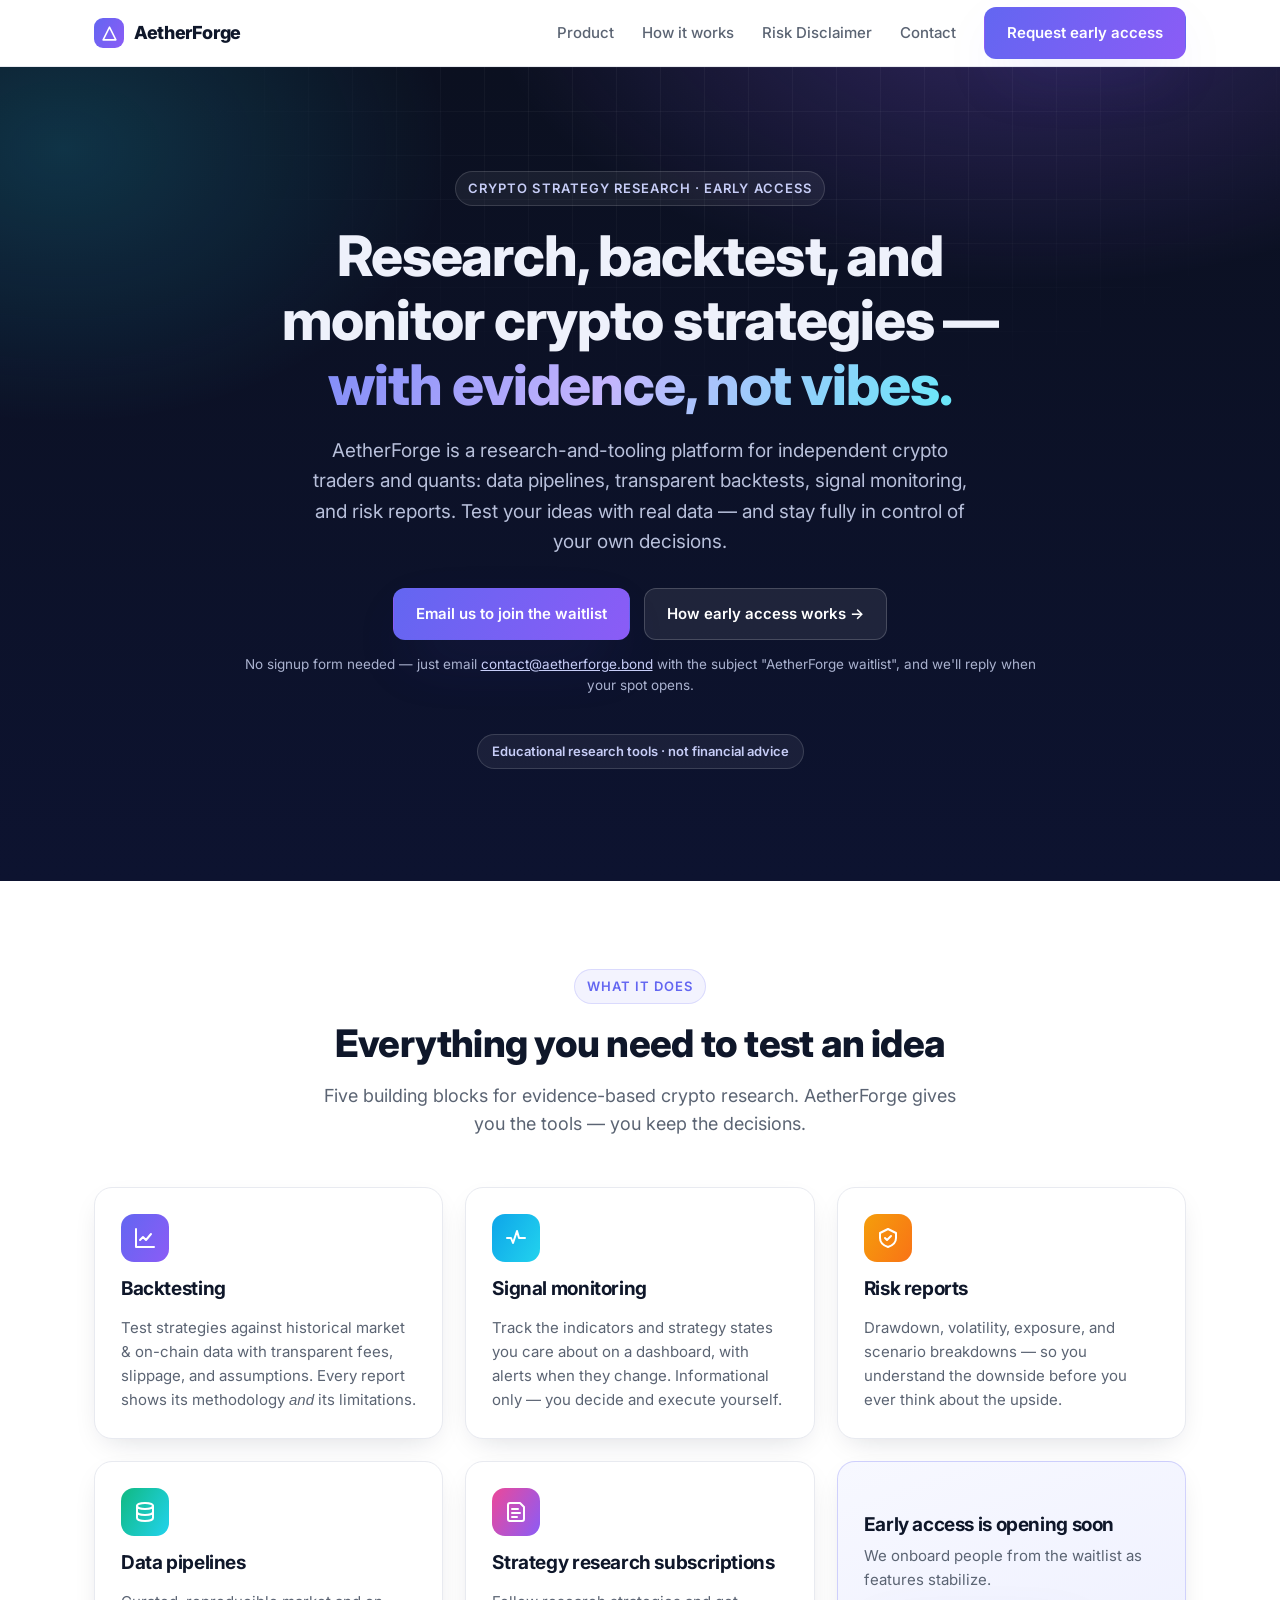
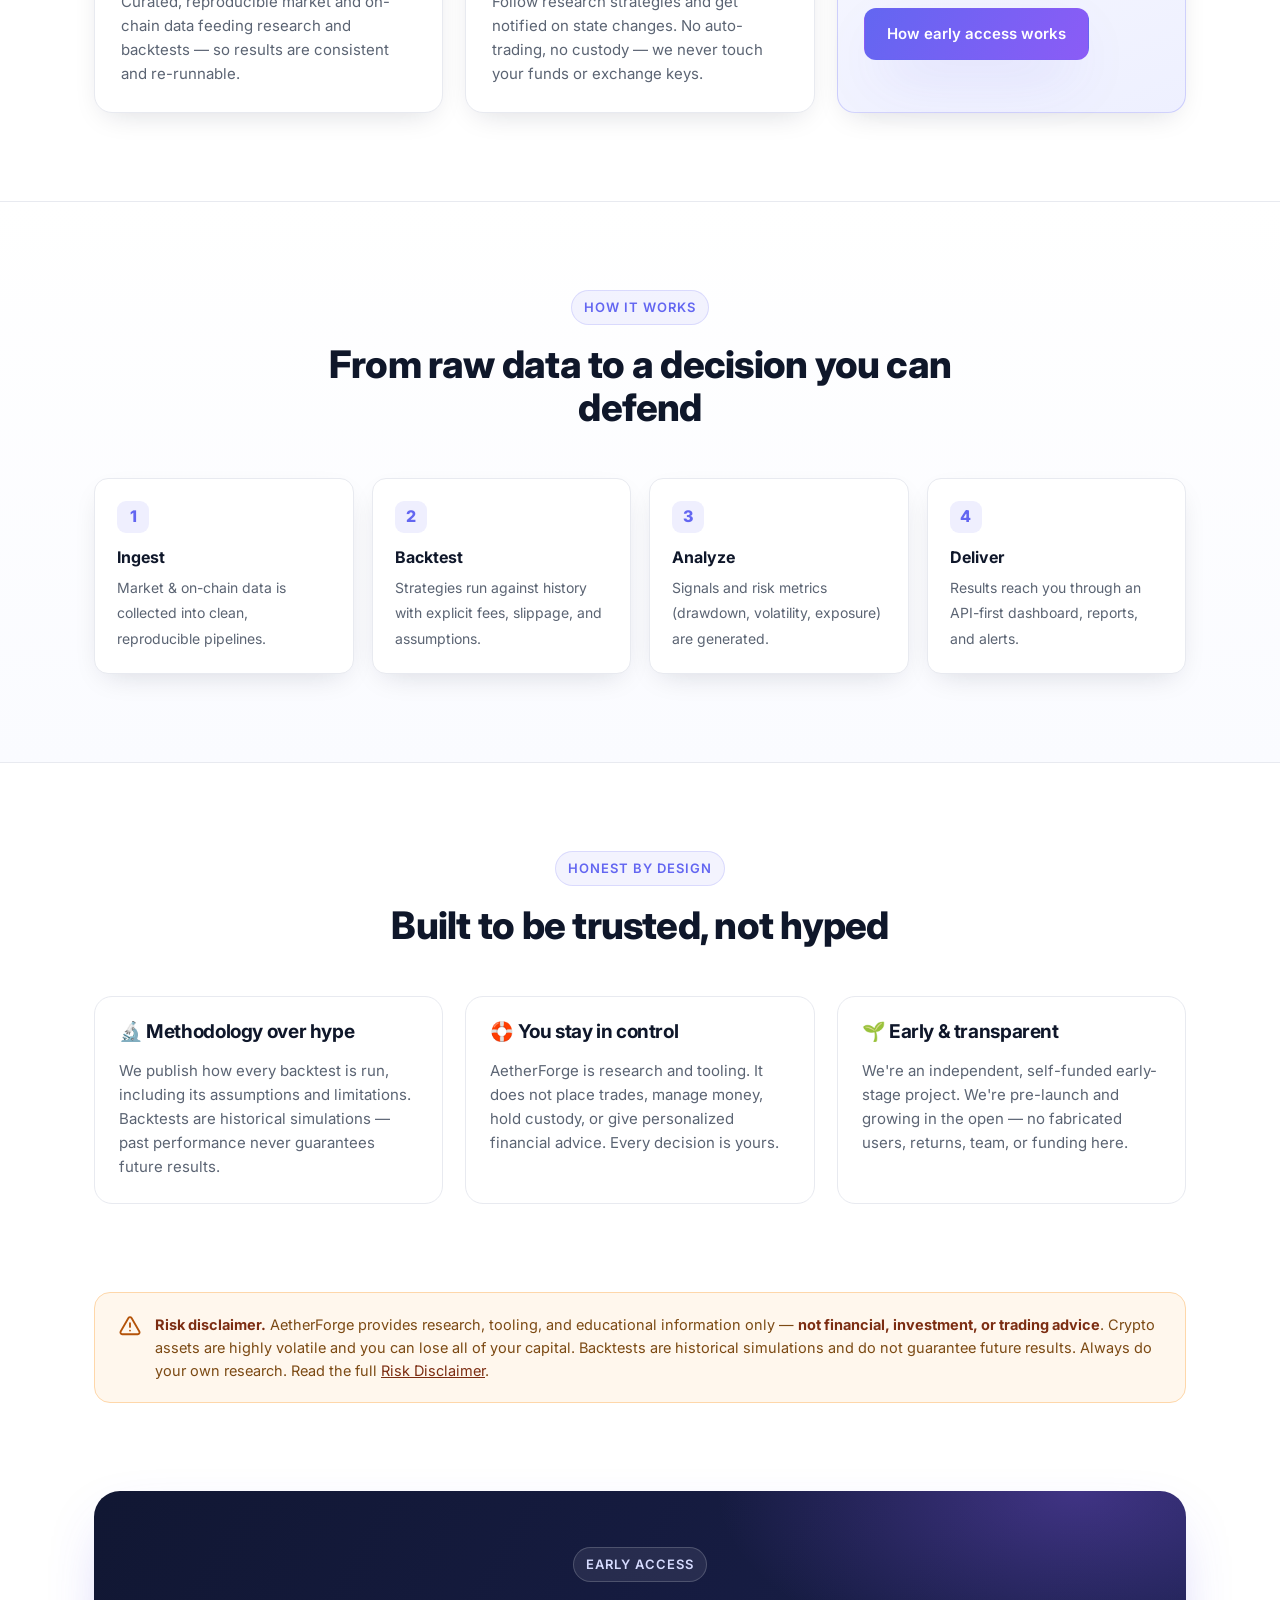
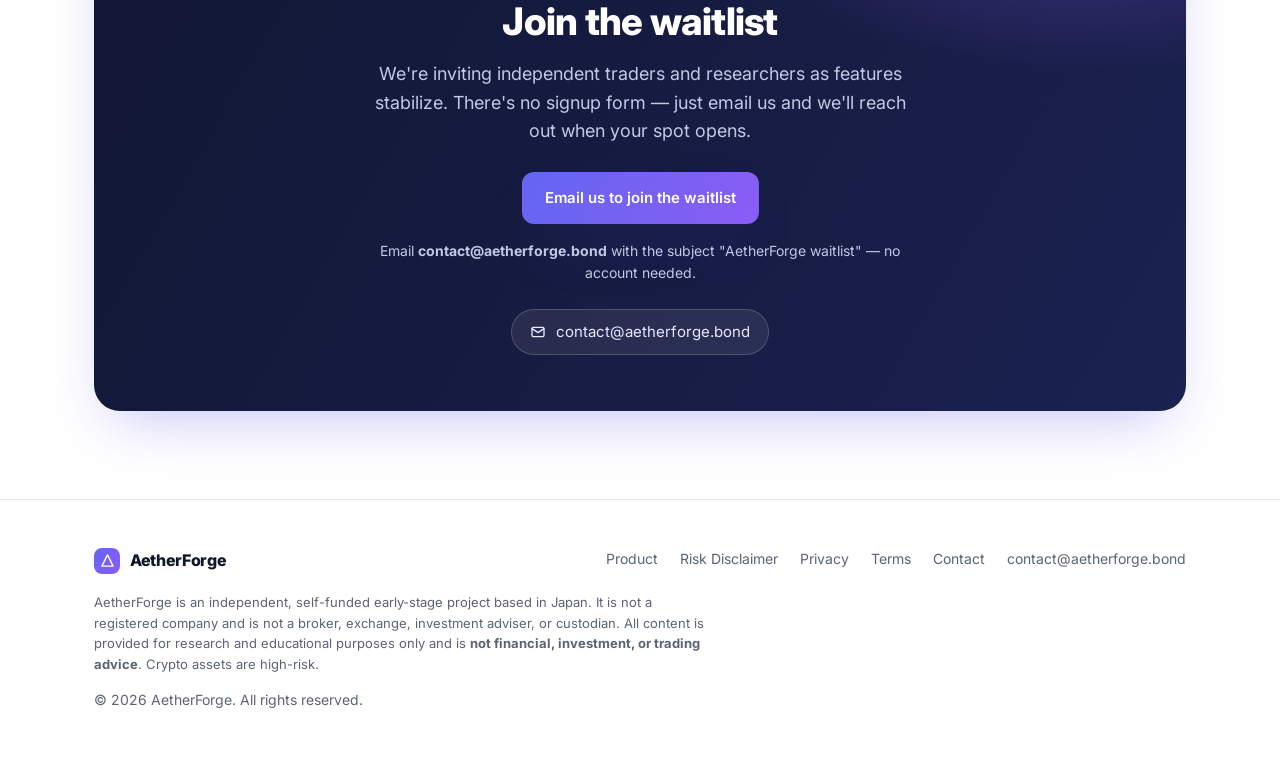
==== commit e38647d6: "Improve waitlist CTA: clearer 'email us' labels, visible address+subject note, add waitlist.html pag" ====
--- a/index.html
+++ b/index.html
@@ -29,7 +29,7 @@
         <a class="link" href="#how">How it works</a>
         <a class="link" href="disclaimer.html">Risk Disclaimer</a>
         <a class="link" href="contact.html">Contact</a>
-        <a class="btn btn-primary" href="mailto:contact@aetherforge.bond?subject=Join%20the%20AetherForge%20waitlist">Join the waitlist</a>
+        <a class="btn btn-primary" href="waitlist.html">Request early access</a>
       </nav>
       <button class="nav-toggle" id="navToggle" aria-label="Toggle menu" aria-expanded="false"><span></span><span></span><span></span></button>
     </div>
@@ -43,10 +43,10 @@
         <h1>Research, backtest, and monitor crypto strategies — <span class="grad-text">with evidence, not vibes.</span></h1>
         <p class="lead">AetherForge is a research-and-tooling platform for independent crypto traders and quants: data pipelines, transparent backtests, signal monitoring, and risk reports. Test your ideas with real data — and stay fully in control of your own decisions.</p>
         <div class="hero-cta">
-          <a class="btn btn-primary" href="mailto:contact@aetherforge.bond?subject=Join%20the%20AetherForge%20waitlist">Join the early-access waitlist</a>
-          <a class="btn btn-on-dark" href="#how">See how it works →</a>
+          <a class="btn btn-primary" href="mailto:contact@aetherforge.bond?subject=AetherForge%20waitlist">Email us to join the waitlist</a>
+          <a class="btn btn-on-dark" href="waitlist.html">How early access works →</a>
         </div>
-        <p class="hero-note">We're pre-launch. Join the waitlist and we'll email you when early access opens.</p>
+        <p class="hero-note">No signup form needed — just email <a href="mailto:contact@aetherforge.bond?subject=AetherForge%20waitlist" style="color:#c7cdf7;text-decoration:underline">contact@aetherforge.bond</a> with the subject "AetherForge waitlist", and we'll reply when your spot opens.</p>
         <div><span class="badge-line">Educational research tools · not financial advice</span></div>
       </div>
     </section>
@@ -88,7 +88,7 @@
           <article class="card" style="display:flex;flex-direction:column;justify-content:center;background:linear-gradient(160deg,#f7f8ff,#eef0ff);border-color:rgba(99,102,241,.25)">
             <h3 style="margin-bottom:8px">Early access is opening soon</h3>
             <p style="margin-bottom:16px">We onboard people from the waitlist as features stabilize.</p>
-            <a class="btn btn-primary" href="mailto:contact@aetherforge.bond?subject=Join%20the%20AetherForge%20waitlist" style="align-self:flex-start">Join the waitlist</a>
+            <a class="btn btn-primary" href="waitlist.html" style="align-self:flex-start">How early access works</a>
           </article>
         </div>
       </div>
@@ -150,8 +150,9 @@
         <div class="cta-card">
           <span class="eyebrow" style="color:#d6dbff;background:rgba(255,255,255,.08);border-color:rgba(255,255,255,.18)">Early access</span>
           <h2>Join the waitlist</h2>
-          <p>We're inviting independent traders and researchers as features stabilize. Drop us a line and we'll reach out when your spot opens.</p>
-          <a class="btn btn-primary" href="mailto:contact@aetherforge.bond?subject=Join%20the%20AetherForge%20waitlist">Join the early-access waitlist</a>
+          <p>We're inviting independent traders and researchers as features stabilize. There's no signup form — just email us and we'll reach out when your spot opens.</p>
+          <a class="btn btn-primary" href="mailto:contact@aetherforge.bond?subject=AetherForge%20waitlist">Email us to join the waitlist</a>
+          <p style="color:#c2c9e6;font-size:14px;margin:16px auto 0;max-width:520px">Email <b>contact@aetherforge.bond</b> with the subject "AetherForge waitlist" — no account needed.</p>
           <div><span class="email-pill" aria-label="Contact email"><svg width="16" height="16" viewBox="0 0 24 24" fill="none" stroke="currentColor" stroke-width="2" stroke-linecap="round" stroke-linejoin="round"><rect x="3" y="5" width="18" height="14" rx="2"/><path d="m3 7 9 6 9-6"/></svg> contact@aetherforge.bond</span></div>
         </div>
       </div>
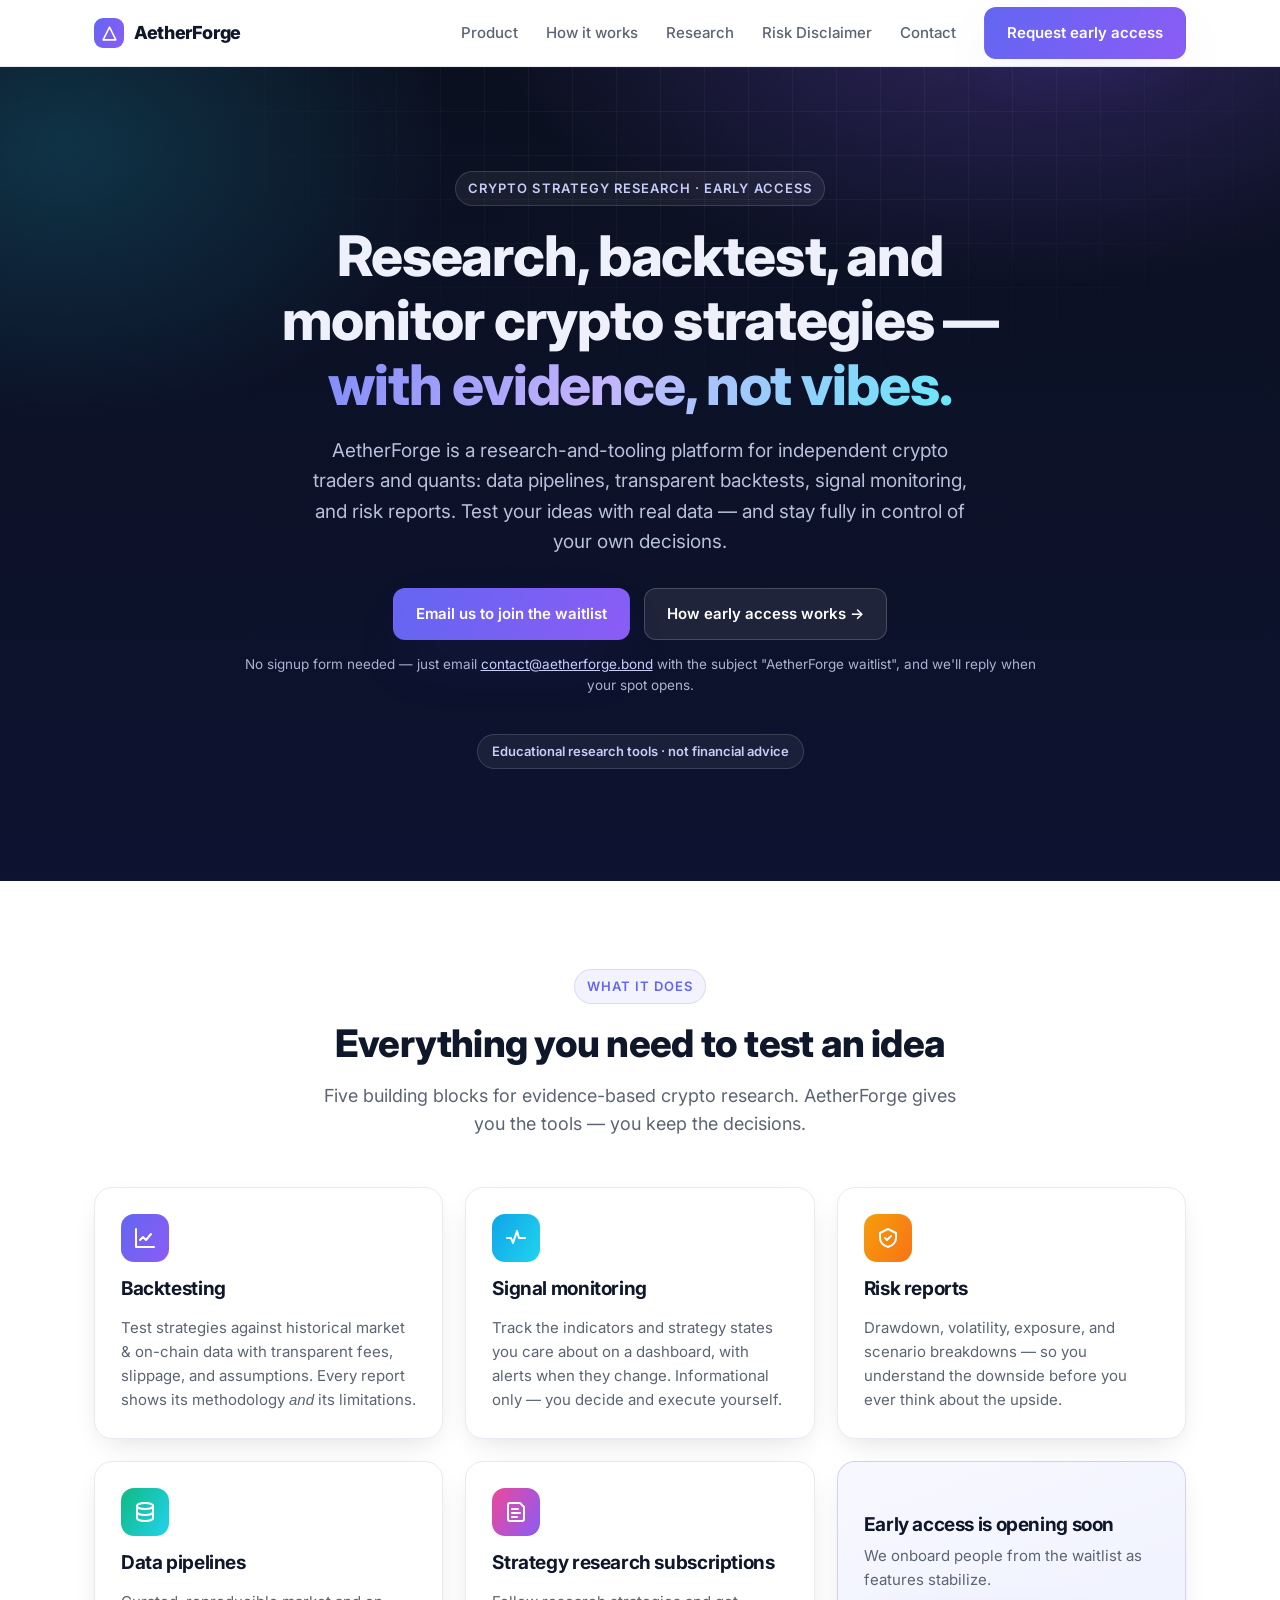
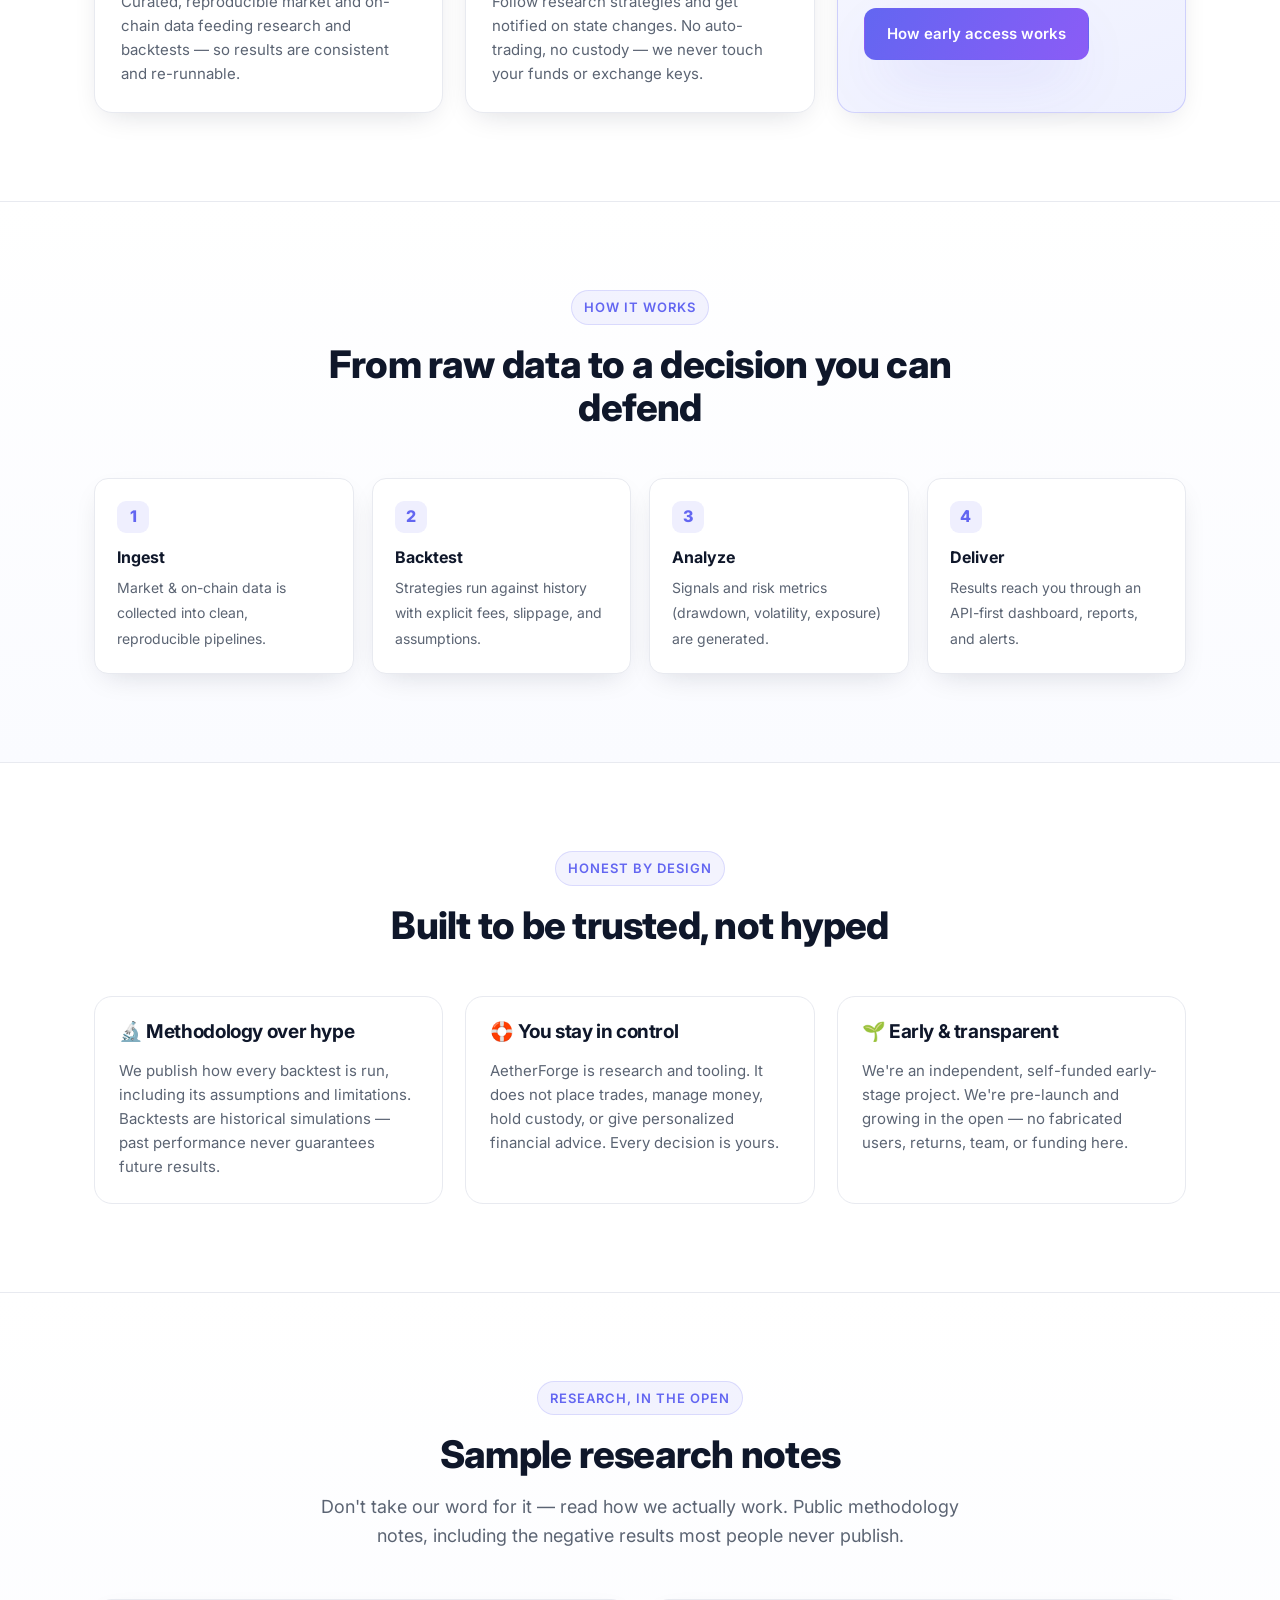
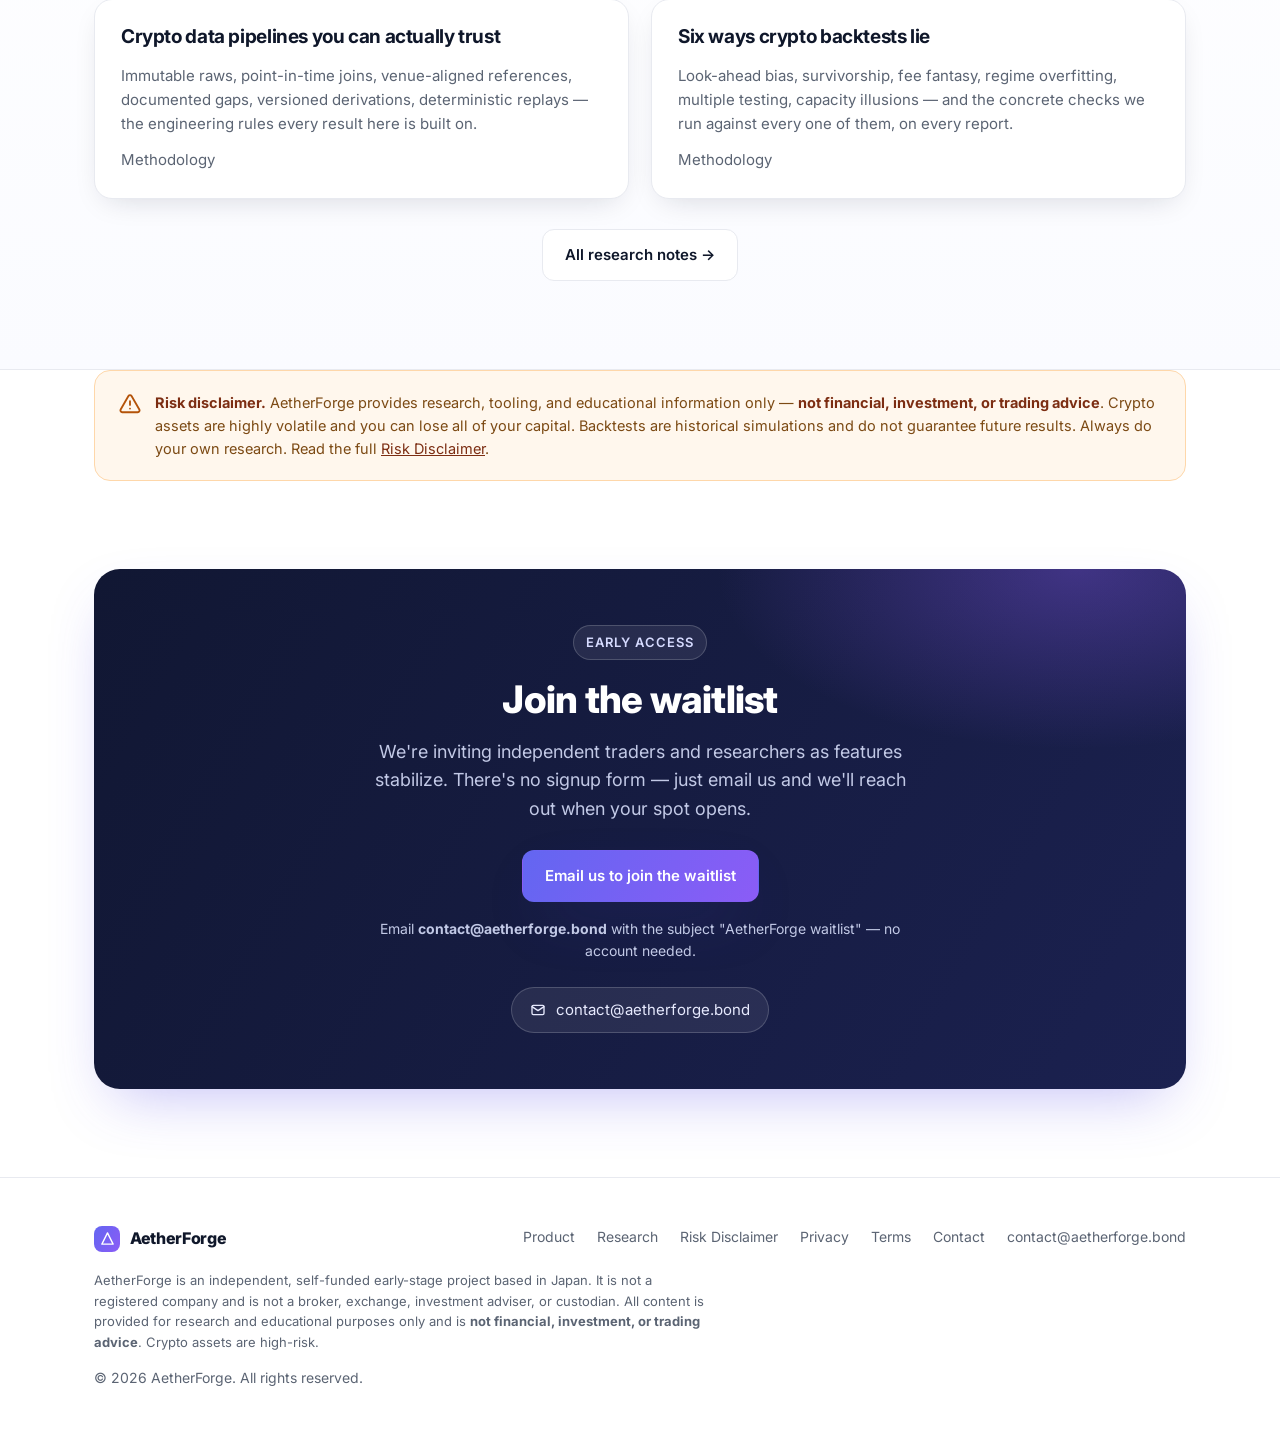
==== commit 7cc44d38: "Ship research notes + UI polish pass Publish the research-notes content prepared 2026-06-11 but neve" ====
--- a/index.html
+++ b/index.html
@@ -14,6 +14,21 @@
   <link rel="preconnect" href="https://fonts.gstatic.com" crossorigin />
   <link href="https://fonts.googleapis.com/css2?family=Inter:wght@400;500;600;700;800&display=swap" rel="stylesheet" />
   <link rel="stylesheet" href="style.css" />
+  <link rel="canonical" href="https://aetherforge.bond/" />
+  <script type="application/ld+json">
+  {
+    "@context": "https://schema.org",
+    "@type": "Organization",
+    "name": "AetherForge",
+    "url": "https://aetherforge.bond",
+    "email": "contact@aetherforge.bond",
+    "description": "Research-and-tooling platform for independent crypto traders and quants: backtesting, signal monitoring, risk reports, and data pipelines. Educational research tools — not financial advice.",
+    "foundingDate": "2026",
+    "areaServed": "Worldwide",
+    "knowsAbout": ["crypto market research", "backtesting", "quantitative trading tools", "risk analytics"]
+  }
+  </script>
+  <script>if('IntersectionObserver' in window)document.documentElement.classList.add('js-anim');</script>
 </head>
 <body>
 
@@ -27,6 +42,7 @@
       <nav class="nav-links" id="navLinks">
         <a class="link" href="#product">Product</a>
         <a class="link" href="#how">How it works</a>
+        <a class="link" href="research.html">Research</a>
         <a class="link" href="disclaimer.html">Risk Disclaimer</a>
         <a class="link" href="contact.html">Contact</a>
         <a class="btn btn-primary" href="waitlist.html">Request early access</a>
@@ -134,6 +150,30 @@
       </div>
     </section>
 
+    <!-- RESEARCH NOTES -->
+    <section id="research" class="muted-sec">
+      <div class="container">
+        <div class="section-head center">
+          <span class="eyebrow">Research, in the open</span>
+          <h2>Sample research notes</h2>
+          <p class="lead" style="margin:0 auto;">Don't take our word for it — read how we actually work. Public methodology notes, including the negative results most people never publish.</p>
+        </div>
+        <div class="grid" style="grid-template-columns:repeat(2,1fr)">
+          <article class="card">
+            <h3><a href="research-data-pipelines.html">Crypto data pipelines you can actually trust</a></h3>
+            <p style="margin-bottom:12px">Immutable raws, point-in-time joins, venue-aligned references, documented gaps, versioned derivations, deterministic replays — the engineering rules every result here is built on.</p>
+            <p class="muted" style="margin:0">Methodology</p>
+          </article>
+          <article class="card">
+            <h3><a href="research-backtest-failure-modes.html">Six ways crypto backtests lie</a></h3>
+            <p style="margin-bottom:12px">Look-ahead bias, survivorship, fee fantasy, regime overfitting, multiple testing, capacity illusions — and the concrete checks we run against every one of them, on every report.</p>
+            <p class="muted" style="margin:0">Methodology</p>
+          </article>
+        </div>
+        <div style="text-align:center;margin-top:30px"><a class="btn btn-ghost" href="research.html">All research notes →</a></div>
+      </div>
+    </section>
+
     <!-- RISK BANNER -->
     <section style="padding-top:0">
       <div class="container">
@@ -169,6 +209,7 @@
         </div>
         <div class="foot-links">
           <a href="#product">Product</a>
+          <a href="research.html">Research</a>
           <a href="disclaimer.html">Risk Disclaimer</a>
           <a href="privacy.html">Privacy</a>
           <a href="terms.html">Terms</a>
@@ -187,6 +228,26 @@
       t.addEventListener('click',function(){var o=l.classList.toggle('open');t.setAttribute('aria-expanded',o?'true':'false')});
       l.addEventListener('click',function(e){if(e.target.tagName==='A')l.classList.remove('open')});
       document.getElementById('year').textContent=new Date().getFullYear();
+
+      // sticky nav gains a shadow once scrolled
+      var nav=document.querySelector('header.nav');
+      var onScroll=function(){nav.classList.toggle('scrolled',window.scrollY>8)};
+      window.addEventListener('scroll',onScroll,{passive:true});onScroll();
+
+      // scroll-reveal entrance animations (safe: only if js-anim was set)
+      if(document.documentElement.classList.contains('js-anim')){
+        var els=document.querySelectorAll('.section-head,.card,.step,.honest .item,.risk,.cta-card');
+        try{
+          var io=new IntersectionObserver(function(entries){
+            entries.forEach(function(en){if(en.isIntersecting){en.target.classList.add('is-in');io.unobserve(en.target)}});
+          },{rootMargin:'0px 0px -8% 0px',threshold:.08});
+          els.forEach(function(el){
+            var sibs=el.parentElement?[].indexOf.call(el.parentElement.children,el):0;
+            el.style.transitionDelay=Math.min(sibs,5)*60+'ms';
+            io.observe(el);
+          });
+        }catch(err){els.forEach(function(el){el.classList.add('is-in')});}
+      }
     })();
   </script>
 </body>
--- a/style.css
+++ b/style.css
@@ -131,3 +131,42 @@
   .cta-card{padding:40px 22px}
 }
 @media (max-width:520px){.steps{grid-template-columns:1fr}}
+
+/* ── polish pass ─────────────────────────────────────────── */
+/* anchor offset so the sticky nav doesn't cover section tops */
+section[id]{scroll-margin-top:84px}
+
+/* branded text selection */
+::selection{background:rgba(99,102,241,.22);color:var(--ink)}
+.hero ::selection,.cta-card ::selection,.doc-header ::selection{background:rgba(167,139,250,.38);color:#fff}
+
+/* visible keyboard-focus rings */
+a:focus-visible,.btn:focus-visible,.nav-toggle:focus-visible{outline:2px solid var(--brand);outline-offset:3px;border-radius:10px}
+.btn-on-dark:focus-visible,.cta-card .btn:focus-visible,.hero a:focus-visible{outline-color:#c4b5fd}
+
+/* sticky nav gains depth once you scroll */
+header.nav.scrolled{box-shadow:0 10px 28px -18px rgba(15,23,42,.5)}
+
+/* card icon micro-interaction */
+.card .ic{transition:transform .18s ease}
+.card:hover .ic{transform:translateY(-2px) scale(1.06)}
+
+/* scroll reveal — only when JS detected motion is welcome */
+@media (prefers-reduced-motion:no-preference){
+  html.js-anim .section-head,
+  html.js-anim .card,
+  html.js-anim .step,
+  html.js-anim .honest .item,
+  html.js-anim .risk,
+  html.js-anim .cta-card{
+    opacity:0;transform:translateY(22px);
+    transition:opacity .7s ease,transform .7s cubic-bezier(.16,1,.3,1)
+  }
+  html.js-anim .is-in{opacity:1 !important;transform:none !important}
+}
+
+/* respect reduced-motion: drop hover lifts and smooth-scroll */
+@media (prefers-reduced-motion:reduce){
+  html{scroll-behavior:auto}
+  .btn:hover,.card:hover,.btn-ghost:hover,.btn-on-dark:hover,.card:hover .ic{transform:none}
+}
